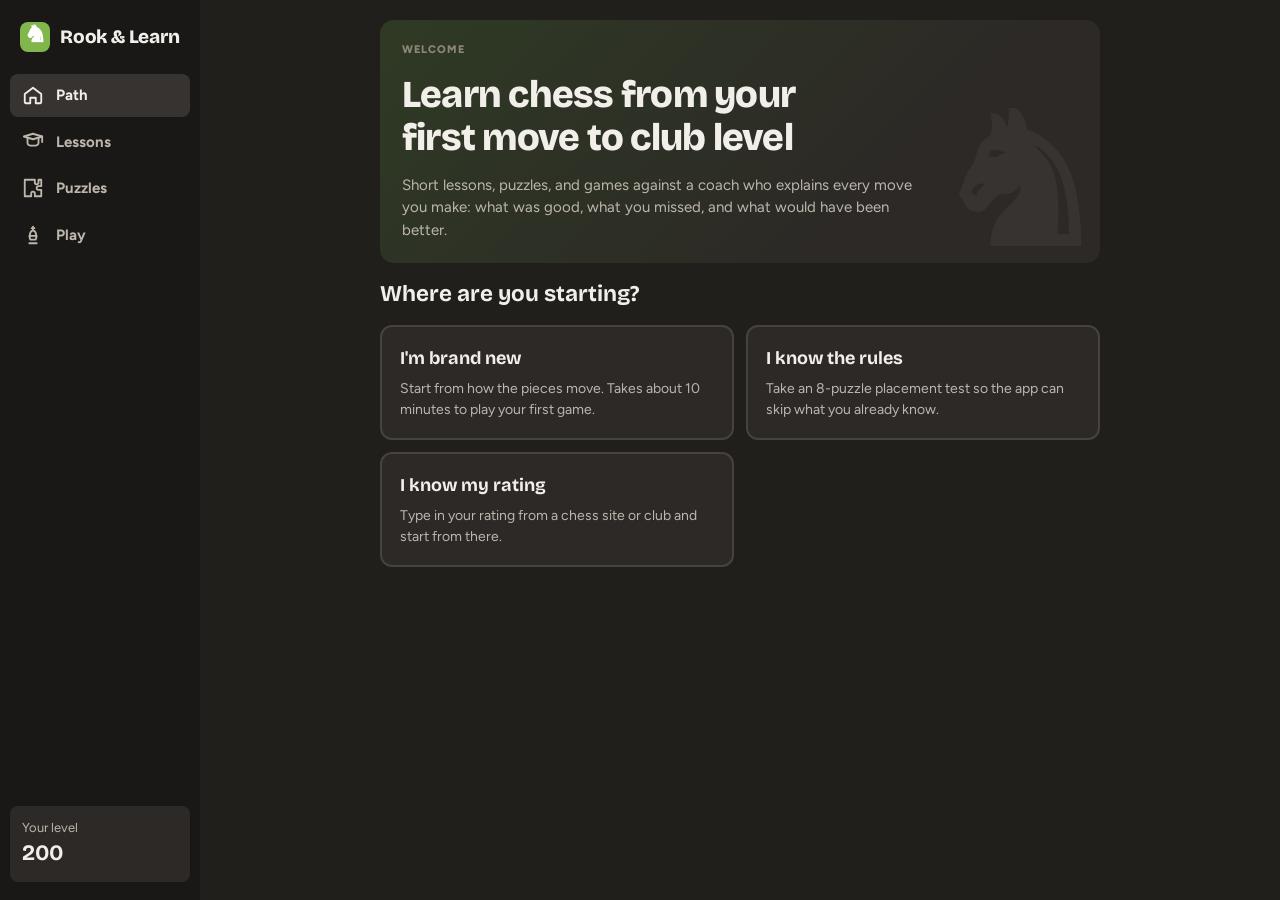
==== index.html @ b822fac8 "Add Rook & Learn installable chess app Co-Authored-By: Claude Opus 5.5 <noreply@anthropic.com> Claud" ====
<!doctype html>
<html lang="en"><head><meta charset="utf-8">
<meta name="viewport" content="width=device-width,initial-scale=1,viewport-fit=cover">
<meta name="theme-color" content="#1a1816">
<meta name="mobile-web-app-capable" content="yes">
<link rel="manifest" href="manifest.webmanifest">
<link rel="icon" href="icon-192.png">
<link rel="apple-touch-icon" href="icon-192.png">
<title>Rook &amp; Learn</title>
<meta name="claude:viewport-fit-sides" content="cover">
<link rel="preconnect" href="https://fonts.googleapis.com">
<link rel="preconnect" href="https://fonts.gstatic.com" crossorigin>
<link rel="stylesheet" href="https://fonts.googleapis.com/css2?family=Bricolage+Grotesque:opsz,wght@12..96,700;12..96,800&family=Figtree:wght@400;600;700;800;900&family=JetBrains+Mono:wght@500;700&display=swap">
<link rel="stylesheet" href="https://fonts.googleapis.com/css2?family=Noto+Sans+Symbols+2&text=%E2%99%94%E2%99%95%E2%99%96%E2%99%97%E2%99%98%E2%99%99%E2%99%9A%E2%99%9B%E2%99%9C%E2%99%9D%E2%99%9E%E2%99%9F&display=block">
<style>
/* Layout: app shell with a nav rail (desktop) or bottom tab bar (phone); board screens put the board left, a coach panel right. */
:root{
  color-scheme:dark;
  --bg:#211f1c; --rail:#1a1816; --panel:#2c2926; --panel-2:#363330; --panel-3:#403c38; --line:#47423d;
  --ink:#f2efea; --ink-2:#bdb6ad; --ink-3:#8c857c;
  --go:#81b64c; --go-deep:#5f8f32; --go-ink:#fff;
  --sq-l:#eeeed2; --sq-d:#769656; --hl:rgba(255,221,64,.48); --sel:rgba(255,221,64,.62);
  --best:#7cb342; --excellent:#55a06b; --good:#8aa66a; --book:#a88b5e; --inacc:#e8b33a; --mistake:#e5872c; --blunder:#d8432f; --missed:#d36a57;
  --danger:#e05a47; --info:#5aa0d8;
  --f-display:'Bricolage Grotesque','Segoe UI',system-ui,sans-serif;
  --f-body:'Figtree','Segoe UI',system-ui,-apple-system,sans-serif;
  --f-mono:'JetBrains Mono',ui-monospace,Menlo,Consolas,monospace;
  --f-piece:'Noto Sans Symbols 2','Segoe UI Symbol','Apple Symbols','DejaVu Sans',sans-serif;
  --r:10px;
}
*{box-sizing:border-box}
[hidden]{display:none!important}
html,body{height:100%}
body{margin:0;background:var(--bg);color:var(--ink);font-family:var(--f-body);font-size:15px;line-height:1.5;-webkit-tap-highlight-color:transparent}
button{font:inherit;color:inherit;cursor:pointer}
button:focus-visible,select:focus-visible,a:focus-visible{outline:2px solid var(--go);outline-offset:2px}
h1,h2,h3{font-family:var(--f-display);line-height:1.15;text-wrap:balance;margin:0}
p{margin:0}
.app{display:grid;grid-template-columns:200px 1fr;min-height:100%}
.rail{background:var(--rail);padding:18px 10px;display:flex;flex-direction:column;gap:4px;position:sticky;top:0;height:100vh}
.brand{display:flex;align-items:center;gap:10px;padding:4px 10px 18px;font-family:var(--f-display);font-weight:800;font-size:19px;letter-spacing:-.01em}
.brand .mark{width:30px;height:30px;border-radius:8px;background:var(--go);display:grid;place-items:center;font-family:var(--f-piece);font-size:22px;color:#fff;line-height:1}
.nav{display:flex;align-items:center;gap:12px;padding:10px 12px;border-radius:8px;border:0;background:none;text-align:left;font-weight:700;color:var(--ink-2);font-size:15px}
.nav svg{width:22px;height:22px;flex:none}
.nav:hover{background:var(--panel);color:var(--ink)}
.nav[aria-current="page"]{background:var(--panel-2);color:var(--ink)}
.rail .lvl{margin-top:auto;padding:12px;border-radius:8px;background:var(--panel);font-size:13px;color:var(--ink-2)}
.rail .lvl b{display:block;font-size:22px;color:var(--ink);font-family:var(--f-display)}
main{min-width:0;padding-block:20px 28px;padding-left:max(16px,env(safe-area-inset-left,0px));padding-right:max(16px,env(safe-area-inset-right,0px))}
.screen{max-width:1180px;margin:0 auto}

/* ---------- buttons ---------- */
.btn{display:inline-flex;align-items:center;justify-content:center;gap:8px;border:0;border-radius:8px;padding:10px 16px;font-weight:800;background:var(--panel-3);color:var(--ink);box-shadow:0 3px 0 rgba(0,0,0,.28);transition:filter .12s,transform .06s}
.btn:hover{filter:brightness(1.12)}
.btn:active{transform:translateY(2px);box-shadow:0 1px 0 rgba(0,0,0,.28)}
.btn.go{background:var(--go);color:var(--go-ink);box-shadow:0 4px 0 var(--go-deep)}
.btn.big{font-size:18px;padding:14px 22px}
.btn.ghost{background:transparent;box-shadow:none;color:var(--ink-2)}
.btn.ghost:hover{background:var(--panel-2);color:var(--ink)}
.btn:disabled{opacity:.45;cursor:not-allowed;filter:none}
.btn.sm{padding:7px 11px;font-size:13px}
.row{display:flex;gap:8px;flex-wrap:wrap;align-items:center}

/* ---------- board screen ---------- */
.play-grid{display:grid;grid-template-columns:minmax(0,min(calc(100vh - 150px),680px)) minmax(300px,400px);gap:20px;align-items:start;justify-content:center}
.board-col{display:flex;flex-direction:column;gap:8px;width:100%;min-width:0}
.strip{display:flex;align-items:center;gap:10px;min-height:40px}
.avatar{width:38px;height:38px;border-radius:6px;display:grid;place-items:center;font-family:var(--f-piece);font-size:26px;line-height:1;flex:none}
.avatar.bot{background:#4a6b8a;color:#fff}.avatar.me{background:var(--go-deep);color:#fff}
.strip .who{min-width:0;display:flex;flex-direction:column;line-height:1.2}
.strip .who b{font-size:14px;white-space:nowrap;overflow:hidden;text-overflow:ellipsis}
.strip .caps{font-family:var(--f-piece);font-size:16px;color:var(--ink-2);letter-spacing:-2px;min-height:18px}
.strip .caps .adv{font-family:var(--f-body);letter-spacing:0;font-size:12px;margin-left:6px;color:var(--ink-3)}
.thinking{margin-left:auto;font-size:12px;color:var(--ink-3);display:flex;gap:6px;align-items:center}
.thinking i{width:6px;height:6px;border-radius:50%;background:var(--ink-3);animation:pulse 1s infinite}
.thinking i:nth-child(2){animation-delay:.2s}.thinking i:nth-child(3){animation-delay:.4s}
@keyframes pulse{50%{opacity:.25}}
.board-wrap{display:flex;gap:8px}
.evalbar{width:14px;flex:none;border-radius:4px;overflow:hidden;background:#403d39;position:relative}
.evalbar .w{position:absolute;left:0;right:0;bottom:0;background:#f4f1ea;transition:height .5s ease}
.evalbar span{position:absolute;left:0;right:0;font-size:8px;text-align:center;font-weight:800;font-family:var(--f-mono)}
.evalbar .lab-b{top:3px;color:#f4f1ea}.evalbar .lab-w{bottom:3px;color:#403d39}
.evalbar.flip .w{bottom:auto;top:0}.evalbar.flip .lab-b{top:auto;bottom:3px}.evalbar.flip .lab-w{bottom:auto;top:3px}
.board{position:relative;flex:1;aspect-ratio:1;max-width:100%;display:grid;grid-template-columns:repeat(8,1fr);grid-template-rows:repeat(8,1fr);border-radius:4px;overflow:hidden;container-type:inline-size;touch-action:none;user-select:none;-webkit-user-select:none;box-shadow:0 6px 24px rgba(0,0,0,.35)}
.sq{position:relative;display:grid;place-items:center}
.sq.l{background:var(--sq-l)}.sq.d{background:var(--sq-d)}
.sq.last::before,.sq.sel::before,.sq.hintsq::before{content:"";position:absolute;inset:0;background:var(--hl)}
.sq.sel::before{background:var(--sel)}
.sq.hintsq::before{background:rgba(90,160,216,.55)}
.sq.check{background:radial-gradient(circle,#ff3b2f 0%,#e2271b 35%,rgba(226,39,27,0) 75%),var(--sqbg)}
.sq.l.check{--sqbg:var(--sq-l)}.sq.d.check{--sqbg:var(--sq-d)}
.sq.threat::after{content:"";position:absolute;inset:6%;border:3px solid var(--danger);border-radius:50%;opacity:.85;pointer-events:none}
.sq.right{animation:flashG .6s}.sq.wrong{animation:flashR .6s}
@keyframes flashG{30%{box-shadow:inset 0 0 0 100px rgba(129,182,76,.85)}}
@keyframes flashR{30%{box-shadow:inset 0 0 0 100px rgba(216,67,47,.85)}}
.sq .coord{position:absolute;font-size:2.4cqw;font-weight:800;line-height:1;pointer-events:none}
.sq .rk{top:4%;left:5%}.sq .fl{bottom:4%;right:6%}
.sq.l .coord{color:var(--sq-d)}.sq.d .coord{color:var(--sq-l)}
.sq .name{position:absolute;bottom:3%;left:0;right:0;text-align:center;font-size:2.3cqw;font-weight:700;font-family:var(--f-mono);opacity:.55;pointer-events:none}
.sq.l .name{color:#5a6b45}.sq.d .name{color:#f6f7e6}
.pc{position:relative;width:100%;height:100%;display:grid;place-items:center;font-family:var(--f-piece);font-size:10.6cqw;line-height:1;pointer-events:none;z-index:2}
.pc>span{grid-area:1/1;transform:translateY(-2%)}
.pc.w .fill{color:#fbfaf6}.pc.w .edge{color:#2b2a27}
.pc.b .fill{color:#2b2a27}.pc.b .edge{color:#2b2a27;opacity:0}
.pc{filter:drop-shadow(0 .35cqw .2cqw rgba(0,0,0,.35))}
.pc.dragging{opacity:.3}
.dragghost{position:fixed;pointer-events:none;z-index:50;display:grid;place-items:center;font-family:var(--f-piece);line-height:1;filter:drop-shadow(0 6px 6px rgba(0,0,0,.45));transform:translate(-50%,-55%)}
.dragghost>span{grid-area:1/1}
.dot{position:absolute;width:32%;height:32%;border-radius:50%;background:rgba(0,0,0,.16);z-index:3;pointer-events:none}
.ring{position:absolute;inset:0;border-radius:50%;border:.95cqw solid rgba(0,0,0,.16);z-index:3;pointer-events:none}
.star{position:absolute;width:58%;height:58%;z-index:1;pointer-events:none;animation:bob 1.6s ease-in-out infinite}
@keyframes bob{50%{transform:translateY(-6%)}}
.arrows{position:absolute;inset:0;pointer-events:none;z-index:4}
.badge-pin{position:absolute;top:-1.4cqw;right:-1.4cqw;width:4.6cqw;height:4.6cqw;border-radius:50%;display:grid;place-items:center;color:#fff;font-weight:900;font-size:2.4cqw;z-index:6;box-shadow:0 1px 3px rgba(0,0,0,.4);font-family:var(--f-body)}
.board-tools{display:flex;gap:6px;flex-wrap:wrap}
.toggle{display:inline-flex;align-items:center;gap:6px;font-size:13px;color:var(--ink-2);background:var(--panel);border:1px solid var(--line);padding:6px 10px;border-radius:999px;cursor:pointer;user-select:none}
.toggle input{accent-color:var(--go);margin:0}
.overlay{position:absolute;inset:0;z-index:20;display:grid;place-items:center;background:rgba(20,18,16,.55);padding:16px}
.overlay .card{background:var(--panel);border-radius:12px;padding:20px;max-width:330px;width:100%;text-align:center;display:flex;flex-direction:column;gap:12px;box-shadow:0 12px 40px rgba(0,0,0,.5)}
.overlay h3{font-size:24px}
.promo-pick{display:flex;gap:6px;justify-content:center}
.promo-pick button{width:64px;height:64px;border-radius:8px;border:0;background:var(--sq-l);font-family:var(--f-piece);font-size:44px;line-height:1;display:grid;place-items:center}
.promo-pick button:hover{background:#fff}

/* ---------- side panel ---------- */
.panel{background:var(--panel);border-radius:var(--r);display:flex;flex-direction:column;min-width:0;overflow:hidden}
.panel-head{padding:14px 16px;border-bottom:1px solid var(--line);display:flex;align-items:center;gap:10px}
.panel-head h2{font-size:18px}
.panel-body{padding:14px 16px;display:flex;flex-direction:column;gap:14px}
.eyebrow{font-size:11px;font-weight:800;letter-spacing:.09em;text-transform:uppercase;color:var(--ink-3)}
.seg{display:inline-flex;background:var(--panel-2);border-radius:8px;padding:3px;gap:2px}
.seg button{border:0;background:none;padding:7px 12px;border-radius:6px;font-weight:700;color:var(--ink-2);font-size:13px}
.seg button[aria-pressed="true"]{background:var(--panel-3);color:var(--ink)}
.bots{display:grid;grid-template-columns:repeat(auto-fill,minmax(100px,1fr));gap:6px}
.bot{border:2px solid transparent;background:var(--panel-2);border-radius:8px;padding:8px;text-align:left;display:flex;flex-direction:column;gap:2px}
.bot b{font-size:14px}.bot span{font-size:12px;color:var(--ink-3);font-variant-numeric:tabular-nums}
.bot[aria-pressed="true"]{border-color:var(--go);background:var(--panel-3)}
.coach{display:flex;gap:10px;align-items:flex-start}
.coach .face{width:42px;height:42px;border-radius:50%;background:#e9e3d6;display:grid;place-items:center;font-family:var(--f-piece);font-size:28px;color:#2b2a27;flex:none;line-height:1}
.bubble{background:var(--panel-2);border-radius:4px 12px 12px 12px;padding:11px 13px;flex:1;min-width:0;display:flex;flex-direction:column;gap:7px;font-size:14.5px}
.bubble .verdict{display:flex;align-items:center;gap:8px;font-weight:800;font-size:16px}
.bubble ul{margin:0;padding-left:18px;display:flex;flex-direction:column;gap:5px}
.bubble .line{font-family:var(--f-mono);font-size:12.5px;color:var(--ink-2);background:var(--panel);padding:6px 8px;border-radius:6px;overflow-x:auto;white-space:nowrap}
.bubble .why{color:var(--ink-2)}
.bubble b.mv{font-family:var(--f-mono);font-weight:700;color:var(--ink)}
.bdg{width:22px;height:22px;border-radius:50%;display:inline-grid;place-items:center;color:#fff;font-size:11px;font-weight:900;flex:none;font-family:var(--f-body);line-height:1}
.k-best{background:var(--best)}.k-excellent{background:var(--excellent)}.k-good{background:var(--good)}.k-book{background:var(--book)}.k-inacc{background:var(--inacc)}.k-mistake{background:var(--mistake)}.k-blunder{background:var(--blunder)}.k-missed{background:var(--missed)}.k-info{background:var(--info)}.k-forced{background:#7d8a93}
.t-best{color:var(--best)}.t-excellent{color:var(--excellent)}.t-good{color:var(--good)}.t-book{color:var(--book)}.t-inacc{color:var(--inacc)}.t-mistake{color:var(--mistake)}.t-blunder{color:var(--blunder)}.t-missed{color:var(--missed)}.t-info{color:var(--info)}.t-forced{color:#9aa6ad}
.moves{background:var(--panel-2);border-radius:8px;max-height:220px;overflow-y:auto;font-family:var(--f-mono);font-size:13px}
.moves table{width:100%;border-collapse:collapse}
.moves td{padding:4px 6px;vertical-align:middle}
.moves td.n{color:var(--ink-3);width:34px;text-align:right}
.moves tr:nth-child(odd){background:rgba(255,255,255,.025)}
.mvbtn{border:0;background:none;padding:2px 6px;border-radius:4px;display:inline-flex;gap:5px;align-items:center;font-family:var(--f-mono);font-size:13px;font-weight:600}
.mvbtn:hover{background:var(--panel-3)}
.mvbtn.cur{background:var(--panel-3);box-shadow:inset 0 -2px 0 var(--go)}
.mvbtn .bdg{width:15px;height:15px;font-size:8px}
.navbtns{display:grid;grid-template-columns:repeat(4,1fr);gap:6px}
.stat-row{display:grid;grid-template-columns:repeat(2,1fr);gap:8px}
.stat{background:var(--panel-2);border-radius:8px;padding:10px 12px}
.stat b{font-family:var(--f-display);font-size:26px;display:block;line-height:1.1;font-variant-numeric:tabular-nums}
.stat span{font-size:12px;color:var(--ink-3)}
.tally{display:flex;flex-direction:column;gap:4px}
.tally div{display:flex;align-items:center;gap:8px;font-size:14px}
.tally div b{margin-left:auto;font-variant-numeric:tabular-nums}
.small{font-size:13px;color:var(--ink-3)}
.lesson-text{display:flex;flex-direction:column;gap:9px;color:var(--ink-2);font-size:15px}
.lesson-text strong{color:var(--ink)}
.goal{background:var(--panel-2);border-radius:8px;padding:10px 12px;display:flex;flex-direction:column;gap:3px;border-left:4px solid var(--go)}
.goal .prog{font-size:13px;color:var(--ink-3);font-variant-numeric:tabular-nums}
.feedback{border-radius:8px;padding:10px 12px;font-size:14.5px;background:var(--panel-2)}
.feedback.ok{background:rgba(129,182,76,.16);color:#cfe8b5}
.feedback.bad{background:rgba(216,67,47,.16);color:#f5c2b9}
.feedback.info{background:rgba(90,160,216,.13);color:#c3dcf0}
.pieceinfo{display:flex;gap:10px;align-items:center;background:var(--panel-2);border-radius:8px;padding:9px 11px;font-size:13.5px;color:var(--ink-2)}
.pieceinfo .pc-ico{font-family:var(--f-piece);font-size:30px;line-height:1;color:var(--ink)}

/* ---------- home ---------- */
.home{display:grid;grid-template-columns:minmax(0,1.4fr) minmax(0,1fr);gap:20px;align-items:start}
.hero-card{background:linear-gradient(135deg,#2f3a24 0%,#2c2926 70%);border-radius:14px;padding:22px;display:flex;flex-direction:column;gap:14px;position:relative;overflow:hidden}
.hero-card h1{font-size:clamp(26px,4vw,38px);letter-spacing:-.02em;font-weight:800}
.hero-card .bigpiece{position:absolute;right:-10px;bottom:-34px;font-family:var(--f-piece);font-size:180px;line-height:1;color:rgba(255,255,255,.05);pointer-events:none}
.levelmeter{display:flex;flex-direction:column;gap:6px;max-width:520px}
.levelmeter .bar{height:12px;background:rgba(0,0,0,.35);border-radius:6px;overflow:hidden;position:relative}
.levelmeter .bar i{position:absolute;left:0;top:0;bottom:0;background:var(--go);border-radius:6px;transition:width .6s}
.levelmeter .ends{display:flex;justify-content:space-between;font-size:13px;color:var(--ink-2);font-variant-numeric:tabular-nums}
.nextup{background:var(--panel);border-radius:12px;padding:16px;display:flex;gap:14px;align-items:center}
.nextup .ico{width:52px;height:52px;border-radius:10px;background:var(--panel-3);display:grid;place-items:center;font-family:var(--f-piece);font-size:34px;flex:none;line-height:1}
.nextup .txt{flex:1;min-width:0}
.nextup .txt b{display:block;font-size:17px}
.path{display:flex;flex-direction:column;gap:12px}
.stage{background:var(--panel);border-radius:12px;overflow:hidden}
.stage-head{display:flex;align-items:center;gap:12px;padding:14px 16px;width:100%;border:0;background:none;text-align:left}
.stage-head .num{width:34px;height:34px;border-radius:50%;background:var(--panel-3);display:grid;place-items:center;font-weight:900;flex:none}
.stage.done .num{background:var(--go);color:#fff}
.stage.current .num{background:#fff;color:#2b2a27;box-shadow:0 0 0 4px rgba(129,182,76,.45)}
.stage-head .t{flex:1;min-width:0}
.stage-head .t b{display:block;font-size:16px}
.stage-head .t span{font-size:12.5px;color:var(--ink-3);font-variant-numeric:tabular-nums}
.stage-head .pct{font-size:13px;color:var(--ink-2);font-variant-numeric:tabular-nums}
.stage-items{display:flex;flex-direction:column;padding:0 10px 12px}
.item{display:flex;align-items:center;gap:10px;padding:9px 8px;border-radius:8px;border:0;background:none;text-align:left;width:100%}
.item:hover{background:var(--panel-2)}
.item .chk{width:22px;height:22px;border-radius:50%;border:2px solid var(--line);display:grid;place-items:center;flex:none;font-size:12px;color:#fff}
.item.done .chk{background:var(--go);border-color:var(--go)}
.item .lbl{flex:1;min-width:0}
.item .kind{font-size:11px;font-weight:800;letter-spacing:.06em;text-transform:uppercase;color:var(--ink-3)}
.side-stack{display:flex;flex-direction:column;gap:14px}
.card{background:var(--panel);border-radius:12px;padding:16px;display:flex;flex-direction:column;gap:10px}
.card h3{font-size:17px}
.targets{display:grid;grid-template-columns:repeat(auto-fill,minmax(120px,1fr));gap:8px}
.target{border:2px solid var(--line);background:var(--panel-2);border-radius:10px;padding:12px;text-align:left;display:flex;flex-direction:column;gap:2px}
.target b{font-size:22px;font-family:var(--f-display);font-variant-numeric:tabular-nums}
.target span{font-size:12.5px;color:var(--ink-2)}
.target[aria-pressed="true"]{border-color:var(--go);background:#33402a}
.onboard{max-width:720px;margin:0 auto;display:flex;flex-direction:column;gap:18px}
.choice{display:grid;grid-template-columns:repeat(auto-fit,minmax(240px,1fr));gap:12px}
.choice button{border:2px solid var(--line);background:var(--panel);border-radius:12px;padding:18px;text-align:left;display:flex;flex-direction:column;gap:6px}
.choice button:hover{border-color:var(--go)}
.choice button b{font-size:18px;font-family:var(--f-display)}
.choice button span{color:var(--ink-2);font-size:14px}
.history{display:flex;flex-direction:column;gap:4px;font-size:13.5px}
.history div{display:flex;gap:8px;justify-content:space-between;color:var(--ink-2)}
.history b{color:var(--ink)}
.puzzle-list{display:flex;flex-direction:column;gap:4px;max-height:300px;overflow:auto}

/* ---------- mobile ---------- */
.topbar{display:none;align-items:center;gap:10px;margin-bottom:10px}
.topbar .brand{padding:0;font-size:17px}
.topbar .lvlchip{margin-left:auto;background:var(--panel);border-radius:999px;padding:5px 12px;font-size:13px;font-weight:700;font-variant-numeric:tabular-nums}
.strip:empty{display:none}

.tabbar{display:none}
@media (max-width:900px){
  .play-grid{grid-template-columns:minmax(0,1fr)}
  .board-col{width:100%;max-width:640px;margin:0 auto;min-width:0}
  .panel{max-width:640px;width:100%;margin:0 auto}
  .home{grid-template-columns:minmax(0,1fr)}
}
@media (max-width:760px){
  .app{grid-template-columns:1fr}
  .rail{display:none}
  main{padding-block:12px calc(84px + env(safe-area-inset-bottom,0px))}
  .tabbar{display:grid;grid-template-columns:repeat(4,1fr);position:fixed;left:0;right:0;bottom:0;z-index:30;background:var(--rail);border-top:1px solid var(--line);padding:6px max(8px,env(safe-area-inset-right,0px)) calc(6px + env(safe-area-inset-bottom,0px)) max(8px,env(safe-area-inset-left,0px))}
  .tabbar .nav{flex-direction:column;gap:2px;font-size:11px;padding:6px 4px;justify-content:center;text-align:center}
  .topbar{display:flex}
  .board-wrap{gap:5px}.evalbar{width:9px}
  .evalbar span{display:none}
  .board-tools{flex-wrap:nowrap;overflow-x:auto;scrollbar-width:none}
  .toggle{white-space:nowrap;font-size:12px;padding:5px 9px}
  .play-grid{gap:12px}
  .panel-body{padding:12px}
}
@media (prefers-reduced-motion:reduce){*{animation:none!important;transition:none!important}}

/* ---------- phone: one-screen board layout with a pull-up sheet ---------- */
.sheet .handle{display:none}
.sheet>.board-tools{padding:0 16px 14px}
@media (min-width:761px){.sum{display:none}}
@media (max-width:760px){
  body.boardmode{overflow:hidden}
  body.boardmode main{height:var(--apph,100dvh);padding-block:8px 0;display:flex;flex-direction:column;overflow:hidden}
  body.boardmode .topbar{display:none}
  body.boardmode #boardScreen{flex:1;min-height:0;display:flex;flex-direction:column;width:100%}
  body.boardmode .play-grid{display:flex;flex-direction:column;justify-content:flex-start;flex:1;min-height:0;gap:8px;position:relative}
  body.boardmode .board-col{flex:none;height:var(--colh,auto);min-height:0;align-items:center;justify-content:flex-start;gap:4px}
  body.boardmode .board-col>*{width:var(--bsz,100%);flex:none}
  body.boardmode .strip{height:32px;min-height:0;gap:8px;overflow:hidden}
  body.boardmode .avatar{width:30px;height:30px;font-size:20px}
  .sheet{flex:none;height:var(--sheeth,auto);max-height:none;overflow-y:auto;overscroll-behavior:contain;border-radius:14px 14px 0 0;margin-inline:calc(-1 * max(16px,env(safe-area-inset-left,0px)));width:auto!important;max-width:none!important}
  .sheet .handle{display:flex;flex-direction:column;align-items:center;gap:3px;width:100%;border:0;background:var(--panel);padding:7px 0 3px;position:sticky;top:0;z-index:2;font-size:11px;font-weight:800;letter-spacing:.06em;text-transform:uppercase;color:var(--ink-3);touch-action:none}
  .sheet .handle .grip{width:40px;height:5px;border-radius:3px;background:var(--panel-3)}
  .sheet.open{position:absolute;left:0;right:0;bottom:0;height:auto;max-height:88%;z-index:25;box-shadow:0 -12px 34px rgba(0,0,0,.55)}
  .sheet:not(.open) .m-more{display:none!important}
  .sheet:not(.open) .bubble>:not(.verdict):not(.tldr){display:none}
  .sheet.open .sum{display:none}
  .sheet .panel-head{padding:4px 14px 8px;border-bottom:0}
  .sheet .panel-head h2{font-size:17px}
  .sheet .panel-body{gap:9px;padding:4px 14px 12px}
  .sheet:not(.open) .coach .face{display:none}
  .sheet:not(.open) .bubble{padding:9px 11px;gap:5px}
  .sheet .btn{padding:9px 13px}
  .sheet .goal{padding:8px 10px}
  .desk-only{display:none!important}
}
.goalrow{display:flex;align-items:center;gap:10px;flex-wrap:wrap}
.goalrow .g{font-size:15px;color:var(--ink-2)}
.goalrow .g b{color:var(--ink);font-size:17px}

/* stability: fixed-height bars so nothing around the board moves */
.strip{height:40px;min-height:0;overflow:hidden}
.strip .who{flex:1}
.strip .caps{display:block;white-space:nowrap;overflow:hidden;line-height:18px;height:18px}
.thinking{flex:none}
@media (min-width:761px){
  .sheet{position:sticky;top:20px;max-height:calc(100vh - 40px);overflow-y:auto;overscroll-behavior:contain}
}

</style>
</head><body><div class="app">
  <nav class="rail" aria-label="Main">
    <div class="brand"><span class="mark">&#x265E;&#xFE0E;</span>Rook &amp; Learn</div>
    <button class="nav" data-r="home"><svg viewBox="0 0 24 24" fill="none" stroke="currentColor" stroke-width="2" stroke-linecap="round" stroke-linejoin="round"><path d="M3 11l9-7 9 7v9a1 1 0 0 1-1 1h-5v-6h-6v6H4a1 1 0 0 1-1-1z"/></svg>Path</button>
<button class="nav" data-r="learn"><svg viewBox="0 0 24 24" fill="none" stroke="currentColor" stroke-width="2" stroke-linecap="round" stroke-linejoin="round"><path d="M2 6l10-3 10 3-10 3z"/><path d="M6 8v5c0 1.7 2.7 3 6 3s6-1.3 6-3V8"/><path d="M22 6v6"/></svg>Lessons</button>
<button class="nav" data-r="puzzles"><svg viewBox="0 0 24 24" fill="none" stroke="currentColor" stroke-width="2" stroke-linecap="round" stroke-linejoin="round"><path d="M10 3h4v3a2 2 0 1 0 4 0V3h3v7h-3a2 2 0 1 0 0 4h3v7h-7v-3a2 2 0 1 0-4 0v3H3V3z"/></svg>Puzzles</button>
<button class="nav" data-r="play"><svg viewBox="0 0 24 24" fill="none" stroke="currentColor" stroke-width="2" stroke-linecap="round" stroke-linejoin="round"><path d="M8 21h8M9 17h6l1-4H8z"/><path d="M12 3v3M10.5 4.5h3"/><path d="M9 13c-1-2 0-5 3-6 3 1 4 4 3 6"/></svg>Play</button>
    <div class="lvl">Your level<b data-level>200</b></div>
  </nav>
  <main>
    <div class="topbar"><div class="brand"><span class="mark">&#x265E;&#xFE0E;</span>Rook &amp; Learn</div><span class="lvlchip">Level <span data-level>200</span></span></div>
    <div class="screen" id="home"></div>
    <div class="screen" id="boardScreen" hidden>
      <div class="play-grid">
        <div class="board-col">
          <div class="strip" id="stripTop"></div>
          <div class="board-wrap">
            <div class="evalbar" id="evalbar"><div class="w" style="height:50%"></div><span class="lab-b"></span><span class="lab-w"></span></div>
            <div style="position:relative;flex:1;min-width:0">
              <div class="board" id="board"></div>
              <div class="overlay" id="overlay" hidden></div>
            </div>
          </div>
          <div class="strip" id="stripBottom"></div>
        </div>
        <aside class="panel sheet" id="sheet">
          <button class="handle" id="sheetHandle" aria-expanded="false"><span class="grip"></span><span id="handleLbl">Show details</span></button>
          <div id="panel"></div>
          <div class="board-tools m-more" id="boardTools"></div>
        </aside>
      </div>
    </div>
  </main>
  <nav class="tabbar" aria-label="Main"><button class="nav" data-r="home"><svg viewBox="0 0 24 24" fill="none" stroke="currentColor" stroke-width="2" stroke-linecap="round" stroke-linejoin="round"><path d="M3 11l9-7 9 7v9a1 1 0 0 1-1 1h-5v-6h-6v6H4a1 1 0 0 1-1-1z"/></svg>Path</button>
<button class="nav" data-r="learn"><svg viewBox="0 0 24 24" fill="none" stroke="currentColor" stroke-width="2" stroke-linecap="round" stroke-linejoin="round"><path d="M2 6l10-3 10 3-10 3z"/><path d="M6 8v5c0 1.7 2.7 3 6 3s6-1.3 6-3V8"/><path d="M22 6v6"/></svg>Lessons</button>
<button class="nav" data-r="puzzles"><svg viewBox="0 0 24 24" fill="none" stroke="currentColor" stroke-width="2" stroke-linecap="round" stroke-linejoin="round"><path d="M10 3h4v3a2 2 0 1 0 4 0V3h3v7h-3a2 2 0 1 0 0 4h3v7h-7v-3a2 2 0 1 0-4 0v3H3V3z"/></svg>Puzzles</button>
<button class="nav" data-r="play"><svg viewBox="0 0 24 24" fill="none" stroke="currentColor" stroke-width="2" stroke-linecap="round" stroke-linejoin="round"><path d="M8 21h8M9 17h6l1-4H8z"/><path d="M12 3v3M10.5 4.5h3"/><path d="M9 13c-1-2 0-5 3-6 3 1 4 4 3 6"/></svg>Play</button></nav>
</div>
<script id="engine-src">
// ===== Chess engine: rules, move generation, evaluation, search =====
const FILES='abcdefgh';
const NAMES={P:'pawn',N:'knight',B:'bishop',R:'rook',Q:'queen',K:'king'};
const VAL={P:100,N:320,B:330,R:500,Q:900,K:0};
const MATE=100000;
function sqName(s){return FILES[s&7]+(8-(s>>3));}
function sqIdx(n){return (8-(+n[1]))*8+FILES.indexOf(n[0]);}
function opp(c){return c==='w'?'b':'w';}
function parseFEN(fen){
  const parts=fen.trim().split(/\s+/);
  const board=new Array(64).fill(null);let r=0,f=0;
  for(const ch of parts[0]){
    if(ch==='/'){r++;f=0;}
    else if(ch>='1'&&ch<='8'){f+=+ch;}
    else{board[r*8+f]=(ch===ch.toUpperCase()?'w':'b')+ch.toUpperCase();f++;}
  }
  const c=parts[2]||'-';
  return {board,turn:parts[1]||'w',castling:{wK:c.includes('K'),wQ:c.includes('Q'),bK:c.includes('k'),bQ:c.includes('q')},
    ep:parts[3]&&parts[3]!=='-'?sqIdx(parts[3]):null,half:+(parts[4]||0),full:+(parts[5]||1)};
}
function toFEN(s){
  let out='';
  for(let r=0;r<8;r++){let e=0;for(let f=0;f<8;f++){const p=s.board[r*8+f];if(!p){e++;continue;}if(e){out+=e;e=0;}out+=p[0]==='w'?p[1]:p[1].toLowerCase();}if(e)out+=e;if(r<7)out+='/';}
  let c=(s.castling.wK?'K':'')+(s.castling.wQ?'Q':'')+(s.castling.bK?'k':'')+(s.castling.bQ?'q':'');
  return out+' '+s.turn+' '+(c||'-')+' '+(s.ep!=null?sqName(s.ep):'-')+' '+s.half+' '+s.full;
}
function posKey(s){return toFEN(s).split(' ').slice(0,4).join(' ');}
const KN=[[-2,-1],[-2,1],[-1,-2],[-1,2],[1,-2],[1,2],[2,-1],[2,1]];
const KG=[[-1,-1],[-1,0],[-1,1],[0,-1],[0,1],[1,-1],[1,0],[1,1]];
const DIAG=[[-1,-1],[-1,1],[1,-1],[1,1]],ORTH=[[-1,0],[1,0],[0,-1],[0,1]];
// squares of pieces of colour `by` that attack `sq`
function attackers(b,sq,by,first){
  const out=[],r=sq>>3,f=sq&7;
  const pr=by==='w'?r+1:r-1;
  if(pr>=0&&pr<8)for(const df of[-1,1]){const ff=f+df;if(ff>=0&&ff<8&&b[pr*8+ff]===by+'P'){out.push(pr*8+ff);if(first)return out;}}
  for(const[dr,df]of KN){const rr=r+dr,ff=f+df;if(rr>=0&&rr<8&&ff>=0&&ff<8&&b[rr*8+ff]===by+'N'){out.push(rr*8+ff);if(first)return out;}}
  for(const[dr,df]of DIAG){let rr=r+dr,ff=f+df;while(rr>=0&&rr<8&&ff>=0&&ff<8){const p=b[rr*8+ff];if(p){if(p===by+'B'||p===by+'Q'){out.push(rr*8+ff);if(first)return out;}break;}rr+=dr;ff+=df;}}
  for(const[dr,df]of ORTH){let rr=r+dr,ff=f+df;while(rr>=0&&rr<8&&ff>=0&&ff<8){const p=b[rr*8+ff];if(p){if(p===by+'R'||p===by+'Q'){out.push(rr*8+ff);if(first)return out;}break;}rr+=dr;ff+=df;}}
  for(const[dr,df]of KG){const rr=r+dr,ff=f+df;if(rr>=0&&rr<8&&ff>=0&&ff<8&&b[rr*8+ff]===by+'K'){out.push(rr*8+ff);if(first)return out;}}
  return out;
}
function attacked(b,sq,by){return attackers(b,sq,by,true).length>0;}
// squares attacked by the piece standing on sq
function attacksFrom(b,sq){
  const p=b[sq];if(!p)return[];const c=p[0],t=p[1],r=sq>>3,f=sq&7,out=[];
  const step=dirs=>{for(const[dr,df]of dirs){const rr=r+dr,ff=f+df;if(rr>=0&&rr<8&&ff>=0&&ff<8)out.push(rr*8+ff);}};
  const slide=dirs=>{for(const[dr,df]of dirs){let rr=r+dr,ff=f+df;while(rr>=0&&rr<8&&ff>=0&&ff<8){out.push(rr*8+ff);if(b[rr*8+ff])break;rr+=dr;ff+=df;}}};
  if(t==='P'){const d=c==='w'?-1:1;step([[d,-1],[d,1]]);}
  else if(t==='N')step(KN);else if(t==='K')step(KG);
  else{if(t!=='R')slide(DIAG);if(t!=='B')slide(ORTH);}
  return out;
}
function pseudoMoves(s){
  const b=s.board,c=s.turn,o=opp(c),mv=[];
  for(let sq=0;sq<64;sq++){
    const p=b[sq];if(!p||p[0]!==c)continue;
    const t=p[1],r=sq>>3,f=sq&7;
    const add=(to,cap,flag)=>{
      if(t==='P'&&((to>>3)===0||(to>>3)===7)){for(const pr of['Q','R','B','N'])mv.push({from:sq,to,piece:p,captured:cap||null,promo:pr,flag:null});}
      else mv.push({from:sq,to,piece:p,captured:cap||null,promo:null,flag:flag||null});
    };
    if(t==='P'){
      const d=c==='w'?-1:1,start=c==='w'?6:1,r1=r+d;
      if(r1<0||r1>7)continue;
      if(!b[r1*8+f]){add(r1*8+f);if(r===start&&!b[(r+2*d)*8+f])add((r+2*d)*8+f,null,'double');}
      for(const df of[-1,1]){const ff=f+df;if(ff<0||ff>7)continue;const to=r1*8+ff;
        if(b[to]&&b[to][0]===o)add(to,b[to]);
        else if(to===s.ep&&!b[to])add(to,o+'P','ep');}
    }else if(t==='N'||t==='K'){
      for(const[dr,df]of(t==='N'?KN:KG)){const rr=r+dr,ff=f+df;if(rr<0||rr>7||ff<0||ff>7)continue;const to=rr*8+ff;if(!b[to])add(to);else if(b[to][0]===o)add(to,b[to]);}
      if(t==='K'){
        const home=c==='w'?60:4;
        if(sq===home&&!attacked(b,home,o)){
          if(s.castling[c+'K']&&!b[home+1]&&!b[home+2]&&b[home+3]===c+'R'&&!attacked(b,home+1,o)&&!attacked(b,home+2,o))add(home+2,null,'castleK');
          if(s.castling[c+'Q']&&!b[home-1]&&!b[home-2]&&!b[home-3]&&b[home-4]===c+'R'&&!attacked(b,home-1,o)&&!attacked(b,home-2,o))add(home-2,null,'castleQ');
        }
      }
    }else{
      const dirs=t==='B'?DIAG:t==='R'?ORTH:DIAG.concat(ORTH);
      for(const[dr,df]of dirs){let rr=r+dr,ff=f+df;while(rr>=0&&rr<8&&ff>=0&&ff<8){const to=rr*8+ff;if(!b[to])add(to);else{if(b[to][0]===o)add(to,b[to]);break;}rr+=dr;ff+=df;}}
    }
  }
  return mv;
}
function makeMove(s,m){
  const b=s.board.slice(),c=s.turn;
  b[m.to]=m.promo?c+m.promo:m.piece;b[m.from]=null;
  if(m.flag==='ep')b[(m.from&~7)+(m.to&7)]=null;
  if(m.flag==='castleK'){b[m.to-1]=b[m.to+1];b[m.to+1]=null;}
  if(m.flag==='castleQ'){b[m.to+1]=b[m.to-2];b[m.to-2]=null;}
  const cs={wK:s.castling.wK,wQ:s.castling.wQ,bK:s.castling.bK,bQ:s.castling.bQ};
  if(m.piece[1]==='K'){cs[c+'K']=false;cs[c+'Q']=false;}
  for(const q of[m.from,m.to]){if(q===63)cs.wK=false;if(q===56)cs.wQ=false;if(q===7)cs.bK=false;if(q===0)cs.bQ=false;}
  return {board:b,turn:opp(c),castling:cs,ep:m.flag==='double'?(m.from+m.to)>>1:null,
    half:(m.piece[1]==='P'||m.captured)?0:s.half+1,full:s.full+(c==='b'?1:0)};
}
function legalMoves(s){
  const c=s.turn,o=opp(c);
  return pseudoMoves(s).filter(m=>{const ns=makeMove(s,m);const k=ns.board.indexOf(c+'K');return k<0||!attacked(ns.board,k,o);});
}
function inCheck(s){const k=s.board.indexOf(s.turn+'K');return k>=0&&attacked(s.board,k,opp(s.turn));}
function sameMove(a,b){return !!a&&!!b&&a.from===b.from&&a.to===b.to&&(a.promo||null)===(b.promo||null);}
function uci(m){return sqName(m.from)+sqName(m.to)+(m.promo?m.promo.toLowerCase():'');}
function moveFromUci(s,u){return legalMoves(s).find(m=>uci(m)===u.toLowerCase()||(uci(m)===u+'q'))||null;}
function san(s,m,legal){
  legal=legal||legalMoves(s);let t;
  if(m.flag==='castleK')t='O-O';else if(m.flag==='castleQ')t='O-O-O';
  else{
    const p=m.piece[1];
    if(p==='P')t=(m.captured?FILES[m.from&7]+'x':'')+sqName(m.to)+(m.promo?'='+m.promo:'');
    else{
      const others=legal.filter(x=>x.piece===m.piece&&x.to===m.to&&x.from!==m.from);let d='';
      if(others.length){const sf=others.some(x=>(x.from&7)===(m.from&7)),sr=others.some(x=>(x.from>>3)===(m.from>>3));
        d=!sf?FILES[m.from&7]:!sr?String(8-(m.from>>3)):sqName(m.from);}
      t=p+d+(m.captured?'x':'')+sqName(m.to);
    }
  }
  const ns=makeMove(s,m);if(inCheck(ns))t+=legalMoves(ns).length?'+':'#';
  return t;
}
function insufficient(b){
  const ps=b.filter(Boolean).filter(p=>p[1]!=='K');
  if(!ps.length)return true;
  if(ps.length===1&&(ps[0][1]==='N'||ps[0][1]==='B'))return true;
  return false;
}
// ---- evaluation ----
const PST={
P:[0,0,0,0,0,0,0,0,50,50,50,50,50,50,50,50,10,10,20,30,30,20,10,10,5,5,10,25,25,10,5,5,0,0,0,20,20,0,0,0,5,-5,-10,0,0,-10,-5,5,5,10,10,-20,-20,10,10,5,0,0,0,0,0,0,0,0],
N:[-50,-40,-30,-30,-30,-30,-40,-50,-40,-20,0,0,0,0,-20,-40,-30,0,10,15,15,10,0,-30,-30,5,15,20,20,15,5,-30,-30,0,15,20,20,15,0,-30,-30,5,10,15,15,10,5,-30,-40,-20,0,5,5,0,-20,-40,-50,-40,-30,-30,-30,-30,-40,-50],
B:[-20,-10,-10,-10,-10,-10,-10,-20,-10,0,0,0,0,0,0,-10,-10,0,5,10,10,5,0,-10,-10,5,5,10,10,5,5,-10,-10,0,10,10,10,10,0,-10,-10,10,10,10,10,10,10,-10,-10,5,0,0,0,0,5,-10,-20,-10,-10,-10,-10,-10,-10,-20],
R:[0,0,0,0,0,0,0,0,5,10,10,10,10,10,10,5,-5,0,0,0,0,0,0,-5,-5,0,0,0,0,0,0,-5,-5,0,0,0,0,0,0,-5,-5,0,0,0,0,0,0,-5,-5,0,0,0,0,0,0,-5,0,0,0,5,5,0,0,0],
Q:[-20,-10,-10,-5,-5,-10,-10,-20,-10,0,0,0,0,0,0,-10,-10,0,5,5,5,5,0,-10,-5,0,5,5,5,5,0,-5,0,0,5,5,5,5,0,-5,-10,5,5,5,5,5,0,-10,-10,0,5,0,0,0,0,-10,-20,-10,-10,-5,-5,-10,-10,-20],
K:[-30,-40,-40,-50,-50,-40,-40,-30,-30,-40,-40,-50,-50,-40,-40,-30,-30,-40,-40,-50,-50,-40,-40,-30,-30,-40,-40,-50,-50,-40,-40,-30,-20,-30,-30,-40,-40,-30,-30,-20,-10,-20,-20,-20,-20,-20,-20,-10,20,20,0,0,0,0,20,20,20,30,10,0,0,10,30,20],
KE:[-50,-40,-30,-20,-20,-30,-40,-50,-30,-20,-10,0,0,-10,-20,-30,-30,-10,20,30,30,20,-10,-30,-30,-10,30,40,40,30,-10,-30,-30,-10,30,40,40,30,-10,-30,-30,-10,20,30,30,20,-10,-30,-30,-30,0,0,0,0,-30,-30,-50,-30,-30,-30,-30,-30,-30,-50]};
function evaluate(s){ // white's point of view, centipawns
  const b=s.board;let mat=0,pos=0,npm=0,wk=-1,bk=-1;
  for(let i=0;i<64;i++){const p=b[i];if(!p)continue;const t=p[1];
    if(t==='K'){if(p[0]==='w')wk=i;else bk=i;continue;}
    if(t!=='P')npm+=VAL[t];
    const idx=p[0]==='w'?i:((7-(i>>3))*8+(i&7));
    const v=VAL[t]+PST[t][idx];
    if(p[0]==='w'){mat+=VAL[t];pos+=v;}else{mat-=VAL[t];pos-=v;}
  }
  const end=npm<=2600;const kt=end?PST.KE:PST.K;
  if(wk>=0)pos+=kt[wk];if(bk>=0)pos-=kt[(7-(bk>>3))*8+(bk&7)];
  if(end&&Math.abs(mat)>=400&&wk>=0&&bk>=0){ // help the winning side drive the king to the edge
    const lose=mat>0?bk:wk,win=mat>0?wk:bk;
    const cd=Math.max(3-(lose>>3),(lose>>3)-4)+Math.max(3-(lose&7),(lose&7)-4);
    const kd=Math.abs((lose>>3)-(win>>3))+Math.abs((lose&7)-(win&7));
    const bonus=cd*12+(14-kd)*5;pos+=mat>0?bonus:-bonus;
  }
  return pos;
}
function evalSide(s){const e=evaluate(s);return s.turn==='w'?e:-e;}
const ORDV={P:1,N:3,B:3,R:5,Q:9,K:10};
function strip(m){return m?{from:m.from,to:m.to,piece:m.piece,captured:m.captured,promo:m.promo,flag:m.flag}:null;}
// returns {move, score (side-to-move view), pv:[moves], depth}
function search(s,maxDepth,opts){
  opts=opts||{};
  const start=Date.now(),limit=opts.timeMs||1e9,noise=opts.noise||0,useQ=opts.qs!==false;
  let nodes=0,canAbort=false;const ABORT={};
  const tick=()=>{if((++nodes&1023)===0&&canAbort&&Date.now()-start>limit)throw ABORT;};
  const order=(moves,pv)=>{for(const m of moves){let sc=0;if(m.captured)sc=10000+ORDV[m.captured[1]]*100-ORDV[m.piece[1]];if(m.promo)sc+=m.promo==='Q'?9000:100;if(pv&&sameMove(m,pv))sc=1e7;m._o=sc;}moves.sort((a,b)=>b._o-a._o);};
  function qs(st,alpha,beta,qd){
    tick();const stand=evalSide(st);if(stand>=beta)return stand;if(stand>alpha)alpha=stand;if(qd>=8)return alpha;
    const c=st.turn,o=opp(c),moves=pseudoMoves(st).filter(m=>m.captured||m.promo==='Q');order(moves);
    for(const m of moves){const ns=makeMove(st,m),k=ns.board.indexOf(c+'K');if(k>=0&&attacked(ns.board,k,o))continue;
      const sc=-qs(ns,-beta,-alpha,qd+1);if(sc>=beta)return sc;if(sc>alpha)alpha=sc;}
    return alpha;
  }
  const pvTable=[];
  function nm(st,d,alpha,beta,ply){
    tick();pvTable[ply]=[];
    if(st.half>=100)return 0;
    if(d<=0)return useQ?qs(st,alpha,beta,0):evalSide(st);
    const c=st.turn,o=opp(c),moves=pseudoMoves(st);order(moves,prevPV[ply]);
    let legal=0,best=-Infinity;
    for(const m of moves){const ns=makeMove(st,m),k=ns.board.indexOf(c+'K');if(k>=0&&attacked(ns.board,k,o))continue;legal++;
      const sc=-nm(ns,d-1,-beta,-alpha,ply+1);
      if(sc>best){best=sc;if(sc>alpha){alpha=sc;pvTable[ply]=[m].concat(pvTable[ply+1]||[]);}}
      if(alpha>=beta)break;}
    if(!legal)return inCheck(st)?-MATE+ply:0;
    return best;
  }
  let prevPV=[];
  const root=legalMoves(s);
  if(!root.length)return {move:null,score:inCheck(s)?-MATE:0,pv:[],depth:0,nodes:0};
  let bestMove=root[0],bestScore=-Infinity,bestPV=[root[0]],done=0;
  for(let d=1;d<=maxDepth;d++){
    canAbort=d>1;
    try{
      order(root,bestMove);let alpha=-Infinity,cb=null,cs=-Infinity,cpv=null;
      for(const m of root){const ns=makeMove(s,m);
        let sc=noise?-nm(ns,d-1,-Infinity,Infinity,1):-nm(ns,d-1,-Infinity,-alpha,1);
        if(noise&&Math.abs(sc)<MATE-1000)sc+=(Math.random()*2-1)*noise;
        if(sc>cs){cs=sc;cb=m;cpv=[m].concat(pvTable[1]||[]);}
        if(sc>alpha)alpha=sc;}
      bestMove=cb;bestScore=cs;bestPV=cpv;done=d;prevPV=[null].concat(cpv.slice(1));
      if(cs>MATE-1000||cs<-MATE+1000)break;
      if(Date.now()-start>limit*0.6)break;
    }catch(e){if(e!==ABORT)throw e;break;}
  }
  return {move:strip(bestMove),score:Math.round(bestScore),pv:bestPV.map(strip),depth:done,nodes};
}
// score every root move (for the coach). returns [{move,score}] sorted best first
function scoreMoves(s,depth,opts){
  opts=opts||{};const res=[];const moves=legalMoves(s);
  const per=(opts.timeMs||2000)/Math.max(1,moves.length);
  for(const m of moves){const ns=makeMove(s,m);let sc;
    if(!legalMoves(ns).length)sc=inCheck(ns)?MATE-1:0;
    else{const r=search(ns,depth-1,{timeMs:per,qs:true});sc=-r.score;if(sc>MATE-1000)sc-=1;}
    res.push({move:strip(m),score:sc});}
  res.sort((a,b)=>b.score-a.score);return res;
}

</script>
<script>
// ===== Course content =====
const START_FEN='rnbqkbnr/pppppppp/8/8/8/8/PPPPPPPP/RNBQKBNR w KQkq - 0 1';
const BOTS=[
  {name:'Pip',  rating:400, icon:'P',depth:1,noise:220,qs:false,timeMs:300, blurb:'Just learned the rules. Leaves pieces hanging.'},
  {name:'Mira', rating:700, icon:'N',depth:2,noise:70, qs:true, timeMs:600, blurb:'Takes free pieces, misses most tactics.'},
  {name:'Otto', rating:1000,icon:'B',depth:3,noise:25, qs:true, timeMs:1200,blurb:'Solid and careful. Punishes loose pieces.'},
  {name:'Vera', rating:1300,icon:'R',depth:4,noise:8,  qs:true, timeMs:1800,blurb:'Spots forks and pins. Plays with a plan.'},
  {name:'Grim', rating:1600,icon:'Q',depth:6,noise:0,  qs:true, timeMs:2800,blurb:'Looks deep. A real fight for club players.'}
];
const TARGETS=[
  {r:600, t:'Know the basics', d:'Play full games without losing pieces for free.'},
  {r:800, t:'Casual winner', d:'Beat most friends and casual online players.'},
  {r:1000,t:'Solid player', d:'See simple tactics and finish won games.'},
  {r:1200,t:'Club player', d:'Plan, calculate, and convert endgames.'},
  {r:1500,t:'Strong club', d:'Play strong, steady chess with few mistakes.'}
];
const PIECE_INFO={
  P:'Pawn, worth 1. Moves one square forward (two on its first move). Captures one square diagonally forward. Reach the last rank to promote.',
  N:'Knight, worth 3. Moves in an L: two squares one way, then one to the side. The only piece that jumps over others.',
  B:'Bishop, worth 3. Slides any distance diagonally. It stays on one square colour all game.',
  R:'Rook, worth 5. Slides any distance along ranks and files (straight lines).',
  Q:'Queen, worth 9. Slides any distance in any straight or diagonal line. Your strongest piece.',
  K:'King, priceless. Moves one square in any direction. If it is attacked and cannot escape, the game is lost.'
};
// Lesson types: find, stars, capture-all, moves, check, escape, mate, castle, promote, ep, engine, practice
const LESSONS={
 board:{title:'The board',type:'find',fen:START_FEN,
  text:['The board has 64 squares. Columns are called <strong>files</strong> (a to h, left to right) and rows are called <strong>ranks</strong> (1 to 8, from White\'s side).',
        'Every square has a name made of its file and rank, like <strong>e4</strong>. Coaches, books, and this app all use these names, so learning them early pays off.'],
  goal:'Tap the square the coach names. Get 6 right in a row.',hint:'Find the letter along the bottom edge first, then count up the ranks on the left edge.'},
 rook:{title:'The rook',type:'stars',fen:'8/8/8/8/8/8/8/R7 w - - 0 1',stars:['a6','f6','f2','c2'],par:4,
  text:['The rook moves in straight lines: up, down, left, or right, as far as it likes. It cannot jump over pieces.','Rooks are worth about <strong>5 points</strong>.'],
  goal:'Collect every star.',hint:'Go up the a-file first, then sweep across.'},
 bishop:{title:'The bishop',type:'stars',fen:'8/8/8/8/8/8/8/2B5 w - - 0 1',stars:['e3','b6','d8','h4'],par:4,
  text:['The bishop moves diagonally, any distance. A bishop that starts on a dark square stays on dark squares forever.','Bishops are worth about <strong>3 points</strong>.'],
  goal:'Collect every star.',hint:'Start with the star on e3.'},
 queen:{title:'The queen',type:'stars',fen:'8/8/8/8/8/8/8/3Q4 w - - 0 1',stars:['d6','a3','f8','h6'],par:4,
  text:['The queen combines the rook and the bishop: straight lines and diagonals, any distance.','She is worth about <strong>9 points</strong>. Never give her away for free.'],
  goal:'Collect every star.',hint:'Straight up to d6 first.'},
 knight:{title:'The knight',type:'stars',fen:'8/8/8/8/8/8/8/1N6 w - - 0 1',stars:['c3','d5','f6','e8'],par:4,
  text:['The knight moves in an <strong>L shape</strong>: two squares in one direction, then one square to the side. It always lands on the opposite colour.','It is the only piece that can <strong>jump</strong> over other pieces. Worth about 3 points.'],
  goal:'Collect every star.',hint:'Each star is exactly one knight jump from the last.'},
 king:{title:'The king',type:'stars',fen:'8/8/8/8/8/8/8/4K3 w - - 0 1',stars:['d2','c3','c4','d5'],par:4,
  text:['The king moves one square in any direction. Slow, but it is the most important piece: lose it and you lose the game.'],
  goal:'Collect every star.',hint:'One square at a time, diagonally first.'},
 pawn:{title:'The pawn',type:'stars',fen:'8/8/8/8/8/8/4P3/8 w - - 0 1',stars:['e4','e5','e6'],par:3,
  text:['Pawns move <strong>straight forward</strong> one square. On its very first move a pawn may move <strong>two squares</strong>.','Pawns never move backwards.'],
  goal:'Collect every star.',hint:'Use the two-square first move to reach e4.'},
 pawncap:{title:'Pawns capture diagonally',type:'capture-all',fen:'8/8/1n6/2p5/3P4/8/8/8 w - - 0 1',par:2,
  text:['Pawns move straight, but they <strong>capture diagonally</strong>, one square forward to the left or right.','A pawn cannot capture the piece directly in front of it.'],
  goal:'Capture both black pieces.',hint:'Take the pawn on c5 first.'},
 capture:{title:'Capturing',type:'capture-all',fen:'8/1p6/8/3r4/8/5n2/8/3Q4 w - - 0 1',par:3,
  text:['You capture by moving onto a square with an enemy piece. It is removed from the board.','These black pieces will not move. Clear the board with your queen.'],
  goal:'Capture all three black pieces.',hint:'Start with the rook on d5.'},
 values:{title:'Piece values',type:'moves',fen:'4k3/3n4/8/7r/8/8/8/3QK3 w - - 0 1',sol:['d1h5'],
  text:['Points help you judge trades: <strong>pawn 1, knight 3, bishop 3, rook 5, queen 9</strong>.','Before you capture, ask: <strong>can they capture back?</strong> A protected piece is not free.'],
  goal:'Win material without losing your queen.',
  wrong:{d1d7:'The knight is protected by the king. After Kxd7 you have traded your queen (9) for a knight (3).'},
  wrongDefault:'That does not win anything. Look for a black piece that nobody protects.',
  success:'Qxh5 wins a whole rook for free. Nothing can take your queen back.',hint:'Which black piece is not protected?'},
 check:{title:'Check',type:'check',fen:'4k3/8/8/8/2N5/8/8/4K3 w - - 0 1',
  text:['When a piece attacks the enemy king, that is <strong>check</strong>. The other side must deal with it immediately.'],
  goal:'Give check to the black king.',hint:'The knight can attack e8 in one jump.'},
 escape:{title:'Getting out of check',type:'escape',fen:'4k3/8/8/8/4r3/8/2B5/4K1N1 w - - 0 1',
  text:['You are in check from the rook. There are exactly three ways out of check:','<strong>1. Move</strong> the king to a safe square. <strong>2. Block</strong> the attack with a piece. <strong>3. Capture</strong> the attacking piece.'],
  goal:'Find all three ways out of check.',hint:'Bishop captures, knight blocks, king runs.'},
 mate1:{title:'Back-rank mate',type:'mate',fen:'6k1/5ppp/8/8/8/8/5PPP/R5K1 w - - 0 1',
  text:['<strong>Checkmate</strong> is check with no escape. It ends the game.','A king trapped behind its own pawns on the back rank is a classic target.'],
  goal:'Checkmate in one move.',hint:'The black king has no room. Use the a-file.'},
 mate2:{title:'Queen and king mate',type:'mate',fen:'k7/8/2K5/8/8/8/8/1Q6 w - - 0 1',
  text:['A queen needs help from her king to checkmate a lone king.','Careful of <strong>stalemate</strong>: if the opponent is not in check but has no legal move, the game is a draw.'],
  goal:'Checkmate in one move. Don\'t stalemate!',hint:'Put the queen right next to the black king, where your king protects her.'},
 mate3:{title:'Two-rook mate',type:'mate',fen:'7k/R7/8/8/8/8/8/1R4K1 w - - 0 1',
  text:['Two rooks work like a ladder. One cuts off a rank, the other gives check on the next one.'],
  goal:'Checkmate in one move.',hint:'One rook already guards the 7th rank.'},
 scholar:{title:'Scholar\'s mate',type:'mate',fen:'r1bqkb1r/pppp1ppp/2n2n2/4p2Q/2B1P3/8/PPPP1PPP/RNB1K1NR w KQkq - 4 4',
  text:['The f7 square is only protected by the black king at the start. Queen and bishop can gang up on it.','Remember this one so it never happens to <strong>you</strong>: defend f7 (or f2) early.'],
  goal:'Checkmate in one move.',hint:'Queen and bishop both aim at f7.'},
 castle:{title:'Castling',type:'castle',fen:'r3k2r/pppppppp/8/8/8/8/PPPPPPPP/R3K2R w KQkq - 0 1',
  text:['Castling moves your king to safety and brings a rook into play, in one move.','Move the king <strong>two squares</strong> toward a rook; the rook jumps over. Allowed only if neither piece has moved, nothing is in between, and the king is not in check or passing through an attacked square.'],
  goal:'Castle (either side).',hint:'Drag the king two squares to the right, to g1.'},
 promote:{title:'Promotion',type:'promote',fen:'4k3/1P6/8/8/8/8/8/4K3 w - - 0 1',
  text:['A pawn that reaches the far side <strong>promotes</strong>: it becomes a queen, rook, bishop, or knight. Almost always pick the queen.'],
  goal:'Promote your pawn.',hint:'Push the b-pawn one more square.'},
 ep:{title:'En passant',type:'ep',fen:'4k3/8/8/3pP3/8/8/8/4K3 w - d6 0 2',
  text:['Black just pushed the d-pawn two squares, landing beside your pawn.','For <strong>one move only</strong>, your pawn may capture it as if it had moved one square: move diagonally to <strong>d6</strong>. This is called <em>en passant</em>.'],
  goal:'Capture en passant.',hint:'Move your e5 pawn diagonally to d6.'},
 firstmove:{title:'Your first move',type:'moves',fen:START_FEN,sol:['e2e4','d2d4'],ok:['c2c4','g1f3'],
  text:['Good openings fight for the <strong>center</strong> (e4, d4, e5, d5). Pieces in the center control more squares.','A center pawn move also opens lines for your bishop and queen.'],
  goal:'Play a strong first move.',
  wrongDefault:'Playable, but it does little for the center. Try a pawn that grabs a central square.',
  success:'A classic first move. It takes space in the center and opens lines for your pieces.',hint:'Push the e-pawn or d-pawn two squares.'},
 develop:{title:'Develop your pieces',type:'moves',fen:'rnbqkbnr/pppp1ppp/8/4p3/4P3/8/PPPP1PPP/RNBQKBNR w KQkq - 0 2',sol:['g1f3','b1c3','f1c4'],ok:['f1b5','d2d4'],
  text:['After the first pawn moves, bring out your <strong>knights and bishops</strong>. Knights before bishops is a good habit.','Don\'t move the queen out early, and don\'t move the same piece twice without a reason.'],
  goal:'Develop a piece toward the center.',
  wrong:{d1h5:'The queen comes out early. She can be chased around by knights and pawns, wasting your time.',d1f3:'Moving the queen early takes the best square from your knight.'},
  wrongDefault:'Not the most useful move. Bring a knight or bishop toward the center.',
  success:'Nice: a new piece joins the game and aims at the center.',hint:'Your g1 knight wants to go to f3.'},
 fork:{title:'The fork',type:'moves',fen:'4k3/8/8/1q6/2N5/8/8/4K3 w - - 0 1',sol:['c4d6'],
  text:['A <strong>fork</strong> is one piece attacking two targets at once. The opponent can only save one.','Knights are the best forkers because their attack is hard to see.'],
  goal:'Win the black queen.',wrongDefault:'Look for a knight jump that checks the king AND hits the queen.',
  success:'Nd6+ forks king and queen. After the king moves, Nxb5 wins the queen.',hint:'Which square attacks both e8 and b5?'},
 pawnfork:{title:'Pawn fork',type:'moves',fen:'4k3/8/8/2n1b3/8/3PP3/8/6K1 w - - 0 1',sol:['d3d4'],
  text:['Even a humble pawn can fork. Pawns are worth the least, so any piece they attack is in trouble.'],
  goal:'Win a piece with a pawn.',wrongDefault:'One pawn move attacks both black pieces at once.',
  success:'d4 attacks the knight and the bishop. The e3 pawn protects it, so Black loses a piece.',hint:'Push the d-pawn.'},
 skewer:{title:'The skewer',type:'moves',fen:'6q1/8/8/3k4/8/8/8/3B3K w - - 0 1',sol:['d1b3'],
  text:['A <strong>skewer</strong> attacks a valuable piece that must move, exposing a piece behind it.','It is the reverse of a pin.'],
  goal:'Win the queen with a skewer.',wrongDefault:'Give check along the diagonal that also points at the queen.',
  success:'Bb3+ checks the king. When it steps aside, Bxg8 wins the queen.',hint:'Find a check on the b3 to g8 diagonal.'},
 discovered:{title:'Discovered attack',type:'moves',fen:'4q1k1/8/8/8/4B3/8/8/4R1K1 w - - 0 1',sol:['e4d5','e4h7'],
  text:['When one piece moves out of the way, it can <strong>uncover</strong> an attack from the piece behind it.','If the moving piece also gives check, the opponent has no time to save the other target.'],
  goal:'Win the black queen.',wrongDefault:'Move the bishop with check to unleash your rook on the e-file.',
  success:'The bishop checks the king, the rook now attacks the queen, and Black cannot deal with both.',hint:'Your rook is aiming at e8 through the bishop.'},
 safety:{title:'Blunder check',type:'engine',fen:'r1bqkbnr/pppp1ppp/2n5/8/3QP3/8/PPP2PPP/RNB1KBNR w KQkq - 1 4',
  text:['Before every move, ask two questions: <strong>What does my opponent threaten?</strong> and <strong>Is the piece I\'m moving safe where it lands?</strong>','Most beginner games are lost to pieces left hanging, not to deep tactics.'],
  goal:'Your queen is attacked by the knight. Move her to a safe square.',hint:'Which squares can the black pieces not reach?',
  success:'Safe. Checking threats first is the habit that wins games.'},
 kqk:{title:'Mate with king and queen',type:'practice',fen:'8/8/8/4k3/8/8/8/4K2Q w - - 0 1',limit:30,
  text:['You must be able to finish a won game. With king and queen against king:','<strong>1.</strong> Use the queen to box the king in, a knight\'s jump away. <strong>2.</strong> Walk your king closer. <strong>3.</strong> Mate on the edge. Watch out for stalemate!'],
  goal:'Checkmate the computer within 30 moves.',hint:'Keep the queen a knight\'s move from the enemy king and shrink its box.'},
 krk:{title:'Mate with king and rook',type:'practice',fen:'8/8/8/4k3/8/8/8/R3K3 w - - 0 1',limit:50,
  text:['The rook mate takes teamwork. The rook cuts the king off along a rank or file. Your king walks up to face the enemy king (opposition), then the rook checks it toward the edge.'],
  goal:'Checkmate the computer within 50 moves.',hint:'Cut the king off with the rook, then bring your king up to face it.'}
};
const PUZZLES=[
 {id:'p1',fen:'6k1/5ppp/8/8/8/8/5PPP/R5K1 w - - 0 1',rating:450,theme:'Back-rank mate',sol:['a1a8'],why:'The king is boxed in by its own pawns, so a check on the 8th rank is mate.'},
 {id:'p2',fen:'4k3/3n4/8/7r/8/8/8/3QK3 w - - 0 1',rating:500,theme:'Free piece',sol:['d1h5'],why:'The rook on h5 has no defender. The knight is guarded by the king.'},
 {id:'p16',fen:'5rk1/pp3ppp/8/8/2b5/8/PP3PPP/2R3K1 w - - 0 1',rating:550,theme:'Free piece',sol:['c1c4'],why:'The bishop on c4 is unprotected and in line with your rook.'},
 {id:'p6',fen:'7k/R7/8/8/8/8/8/1R4K1 w - - 0 1',rating:500,theme:'Two-rook mate',sol:['b1b8'],why:'One rook holds the 7th rank, the other checks on the 8th.'},
 {id:'p3',fen:'k7/8/2K5/8/8/8/8/1Q6 w - - 0 1',rating:550,theme:'Mate, avoid stalemate',sol:['b1b7'],why:'Qb7 is protected by your king. Careful: Qb6 would be stalemate.'},
 {id:'p4',fen:'r1bqkb1r/pppp1ppp/2n2n2/4p2Q/2B1P3/8/PPPP1PPP/RNB1K1NR w KQkq - 4 4',rating:600,theme:'Scholar\'s mate',sol:['h5f7'],why:'f7 is defended only by the king, and your bishop protects the queen there.'},
 {id:'p8',fen:'2r3k1/5ppp/8/8/8/8/5PPP/2Q3K1 w - - 0 1',rating:650,theme:'Capture with mate',sol:['c1c8'],why:'Taking the rook also gives check on the back rank, and nothing can recapture.'},
 {id:'p5',fen:'6rk/6pp/8/6N1/8/8/8/6K1 w - - 0 1',rating:700,theme:'Smothered mate',sol:['g5f7'],why:'The king is smothered by its own pieces, and the knight check cannot be blocked.'},
 {id:'p7',fen:'7k/7p/5N2/8/8/8/8/6RK w - - 0 1',rating:750,theme:'Rook and knight mate',sol:['g1g8'],why:'The knight on f6 protects g8, so the king cannot take the rook.'},
 {id:'p9',fen:'4k3/8/8/1q6/2N5/8/8/4K3 w - - 0 1',rating:800,theme:'Knight fork',sol:['c4d6'],why:'Nd6+ attacks the king and the queen at once.'},
 {id:'p17',fen:'r3k2r/pp3ppp/8/3N4/8/8/PPP2PPP/4K3 w - - 0 1',rating:850,theme:'Knight fork',sol:['d5c7'],why:'Nc7+ hits the king and the rook on a8.'},
 {id:'p10',fen:'4k3/8/8/2n1b3/8/3PP3/8/6K1 w - - 0 1',rating:850,theme:'Pawn fork',sol:['d3d4'],why:'d4 attacks both pieces and is protected by e3.'},
 {id:'p11',fen:'r3k3/8/8/8/8/3Q4/8/4K3 w - - 0 1',rating:900,theme:'Queen fork',sol:['d3e4'],why:'Qe4+ checks along the e-file and attacks the rook on a8 along the diagonal.'},
 {id:'p12',fen:'6q1/8/8/3k4/8/8/8/3B3K w - - 0 1',rating:950,theme:'Skewer',sol:['d1b3'],why:'Bb3+ forces the king off the diagonal, then the bishop takes the queen.'},
 {id:'p13',fen:'4q1k1/8/8/8/4B3/8/8/4R1K1 w - - 0 1',rating:1000,theme:'Discovered attack',sol:['e4d5'],why:'The bishop gives check and uncovers the rook\'s attack on the queen.'},
 {id:'p14',fen:'6k1/8/8/8/8/8/R7/1R4K1 w - - 0 1',rating:1050,theme:'Mate in 2',sol:['a2a7','g8f8','b1b8'],moves:2,why:'The rooks take turns: one seals the 7th rank, the other mates on the 8th.'},
 {id:'p15',fen:'r5k1/5ppp/8/1Q6/8/8/5PPP/4R1K1 w - - 0 1',rating:1150,theme:'Mate in 2',sol:['e1e8','a8e8','b5e8'],moves:2,why:'Re8+ drags the rook away from defending; the queen then mates on e8.'}
];
const ASSESS=['p1','p2','p8','p5','p9','p11','p13','p15'];
const STAGES=[
 {id:'s1',title:'Meet the pieces',min:0,max:400,icon:'P',items:[
   {k:'lesson',id:'board'},{k:'lesson',id:'rook'},{k:'lesson',id:'bishop'},{k:'lesson',id:'queen'},{k:'lesson',id:'knight'},{k:'lesson',id:'king'},{k:'lesson',id:'pawn'},{k:'lesson',id:'pawncap'},
   {k:'game',bot:0,title:'Play your first game vs Pip'}]},
 {id:'s2',title:'Attack the king',min:400,max:600,icon:'K',items:[
   {k:'lesson',id:'capture'},{k:'lesson',id:'values'},{k:'lesson',id:'check'},{k:'lesson',id:'escape'},{k:'lesson',id:'mate1'},{k:'lesson',id:'mate2'},{k:'lesson',id:'mate3'},{k:'lesson',id:'scholar'},
   {k:'puzzles',id:'set-mate',title:'Checkmate puzzles',set:['p1','p6','p3','p8','p5','p7']},
   {k:'game',bot:0,title:'Beat Pip',win:true}]},
 {id:'s3',title:'Special moves & openings',min:600,max:800,icon:'R',items:[
   {k:'lesson',id:'castle'},{k:'lesson',id:'promote'},{k:'lesson',id:'ep'},{k:'lesson',id:'firstmove'},{k:'lesson',id:'develop'},
   {k:'puzzles',id:'set-free',title:'Free-piece puzzles',set:['p2','p16','p4']},
   {k:'game',bot:1,title:'Beat Mira',win:true}]},
 {id:'s4',title:'Tactics',min:800,max:1000,icon:'N',items:[
   {k:'lesson',id:'safety'},{k:'lesson',id:'fork'},{k:'lesson',id:'pawnfork'},{k:'lesson',id:'skewer'},{k:'lesson',id:'discovered'},
   {k:'puzzles',id:'set-tactics',title:'Tactics puzzles',set:['p9','p17','p10','p11','p12','p13']},
   {k:'game',bot:2,title:'Beat Otto',win:true}]},
 {id:'s5',title:'Finish the job',min:1000,max:1200,icon:'Q',items:[
   {k:'lesson',id:'kqk'},{k:'lesson',id:'krk'},
   {k:'puzzles',id:'set-mate2',title:'Mate-in-two puzzles',set:['p14','p15']},
   {k:'game',bot:3,title:'Beat Vera',win:true}]},
 {id:'s6',title:'Club strength',min:1200,max:1500,icon:'K',items:[
   {k:'game',bot:3,title:'Beat Vera again with the coach off',win:true,nocoach:true},
   {k:'game',bot:4,title:'Beat Grim',win:true}]}
];

// ===== App =====
const $=s=>document.querySelector(s);
const GL={K:'♚',Q:'♛',R:'♜',B:'♝',N:'♞',P:'♟'};
const OL={K:'♔',Q:'♕',R:'♖',B:'♗',N:'♘',P:'♙'};
const VS='︎';
const PV={P:1,N:3,B:3,R:5,Q:9,K:100};
const esc=t=>String(t).replace(/[&<>"]/g,c=>({'&':'&amp;','<':'&lt;','>':'&gt;','"':'&quot;'}[c]));
function pieceSpans(p){return `<span class="fill">${GL[p[1]]}${VS}</span><span class="edge">${OL[p[1]]}${VS}</span>`;}
function glyph(t){return GL[t]+VS;}
const cap=s=>s[0].toUpperCase()+s.slice(1);
const sleep=ms=>new Promise(r=>setTimeout(r,ms));

// ---------- profile ----------
const STORE='rook-and-learn.v1';
function freshProfile(){return {onboarded:false,rating:200,start:200,target:1000,placed:null,lessons:{},puzzles:{},items:{},games:[],log:[],coach:true,threats:true,legal:true,names:false};}
let P=freshProfile();
try{const raw=localStorage.getItem(STORE);if(raw)P=Object.assign(freshProfile(),JSON.parse(raw));}catch(e){}
function save(){try{localStorage.setItem(STORE,JSON.stringify(P));}catch(e){}}
function addRating(delta,why){
  const before=P.rating;P.rating=Math.max(100,Math.round(P.rating+delta));
  P.log.unshift({d:Date.now(),why,delta:P.rating-before,r:P.rating});P.log=P.log.slice(0,30);save();updateLevelChips();
}
function elo(my,their,score,k){const exp=1/(1+Math.pow(10,(their-my)/400));return k*(score-exp);}
function updateLevelChips(){const t=`${P.rating}`;document.querySelectorAll('[data-level]').forEach(e=>e.textContent=t);}

// ---------- engine bridge (web worker, falls back to main thread) ----------
let worker=null,wid=0;const pending=new Map();
try{
  const src=document.getElementById('engine-src').textContent+
    '\nself.onmessage=function(e){var d=e.data;var r=d.fn==="scoreMoves"?scoreMoves(d.state,d.depth,d.opts):search(d.state,d.depth,d.opts);self.postMessage({id:d.id,r:r});};';
  worker=new Worker(URL.createObjectURL(new Blob([src],{type:'text/javascript'})));
  worker.onmessage=e=>{const p=pending.get(e.data.id);if(p){pending.delete(e.data.id);p.res(e.data.r);}};
  worker.onerror=()=>{worker=null;for(const[id,p]of pending){pending.delete(id);p.res(runLocal(p.args));}};
}catch(e){worker=null;}
function runLocal(a){return a.fn==='scoreMoves'?scoreMoves(a.state,a.depth,a.opts):search(a.state,a.depth,a.opts);}
function engine(fn,state,depth,opts){
  const args={fn,state,depth,opts:opts||{}};
  return new Promise(res=>{
    if(worker){const id=++wid;pending.set(id,{res,args});worker.postMessage(Object.assign({id},args));}
    else setTimeout(()=>res(runLocal(args)),15);
  });
}

// ---------- board component ----------
const BD={state:null,orient:'w',mover:null,last:null,stars:null,arrows:[],badge:null,selected:null,targets:[],
  onMove:null,onSquare:null,onSelect:null,locked:false,threatsFor:null,hintSq:null,hideNames:false};
let boardEl,drag=null;
function buildBoard(){
  boardEl=$('#board');boardEl.innerHTML='';
  for(let i=0;i<64;i++){const d=document.createElement('div');d.className='sq';d.dataset.i=i;boardEl.appendChild(d);}
  const svg=document.createElementNS('http://www.w3.org/2000/svg','svg');svg.setAttribute('class','arrows');svg.setAttribute('viewBox','0 0 800 800');svg.id='arrows';boardEl.appendChild(svg);
  boardEl.addEventListener('pointerdown',onDown);
  boardEl.addEventListener('pointermove',onMoveP);
  boardEl.addEventListener('pointerup',onUp);
  boardEl.addEventListener('pointercancel',()=>{endDrag();renderBoard();});
}
const dsq=i=>BD.orient==='w'?i:63-i;
function renderBoard(){
  const s=BD.state;if(!s)return;
  const chk=inCheck(s)?s.board.indexOf(s.turn+'K'):-1;
  const thr=BD.threatsFor&&P.threats?new Set(threats(s,BD.threatsFor).map(t=>t.sq)):null;
  const tg=new Map(BD.targets.map(m=>[m.to,m]));
  const cells=boardEl.children;
  for(let i=0;i<64;i++){
    const sq=dsq(i),r=sq>>3,f=sq&7,el=cells[i];el.dataset.sq=sq;
    let cls='sq '+(((r+f)&1)?'d':'l');
    if(BD.last&&(BD.last.from===sq||BD.last.to===sq))cls+=' last';
    if(BD.selected===sq)cls+=' sel';
    if(BD.hintSq===sq)cls+=' hintsq';
    if(sq===chk)cls+=' check';
    if(thr&&thr.has(sq))cls+=' threat';
    let h='';
    if((i&7)===0)h+=`<span class="coord rk">${8-r}</span>`;
    if(i>=56)h+=`<span class="coord fl">${FILES[f]}</span>`;
    if(P.names&&!BD.hideNames)h+=`<span class="name">${sqName(sq)}</span>`;
    if(BD.stars&&BD.stars.has(sq))h+=starSVG();
    const p=s.board[sq];
    if(p)h+=`<div class="pc ${p[0]}${drag&&drag.started&&drag.sq===sq?' dragging':''}">${pieceSpans(p)}</div>`;
    if(tg.has(sq)&&P.legal)h+=p?'<span class="ring"></span>':'<span class="dot"></span>';
    if(BD.badge&&BD.badge.sq===sq)h+=`<span class="badge-pin k-${BD.badge.kind}">${KIND[BD.badge.kind].sym}</span>`;
    el.className=cls;el.innerHTML=h;
  }
  drawArrows();
}
function starSVG(){return '<svg class="star" viewBox="0 0 24 24"><path d="M12 2.5l2.9 6.1 6.6.8-4.9 4.6 1.3 6.6L12 17.3 6.1 20.6l1.3-6.6L2.5 9.4l6.6-.8z" fill="#f3c33b" stroke="#a87b12" stroke-width="1.2"/></svg>';}
function center(sq){const d=dsq(sq);return[(d&7)*100+50,(d>>3)*100+50];}
function drawArrows(){
  const svg=$('#arrows');let h='<defs>';
  const cols={green:'rgba(129,182,76,.9)',blue:'rgba(90,160,216,.9)',orange:'rgba(229,135,44,.9)'};
  for(const k in cols)h+=`<marker id="ah-${k}" viewBox="0 0 10 10" refX="5" refY="5" markerWidth="3.2" markerHeight="3.2" orient="auto"><path d="M0 0L10 5L0 10z" fill="${cols[k]}"/></marker>`;
  h+='</defs>';
  for(const a of BD.arrows){const[x1,y1]=center(a.from),[x2,y2]=center(a.to);const dx=x2-x1,dy=y2-y1,L=Math.hypot(dx,dy);
    const ex=x2-dx/L*28,ey=y2-dy/L*28;
    h+=`<line x1="${x1}" y1="${y1}" x2="${ex}" y2="${ey}" stroke="${cols[a.color||'green']}" stroke-width="20" stroke-linecap="round" marker-end="url(#ah-${a.color||'green'})"/>`;}
  svg.innerHTML=h;
}
function sqFromPoint(x,y){const r=boardEl.getBoundingClientRect();const c=Math.floor((x-r.left)/r.width*8),w=Math.floor((y-r.top)/r.height*8);if(c<0||c>7||w<0||w>7)return null;return dsq(w*8+c);}
function canPick(sq){const s=BD.state,p=s&&s.board[sq];return !BD.locked&&BD.mover&&p&&p[0]===BD.mover&&s.turn===BD.mover;}
function selectSq(sq){BD.selected=sq;BD.targets=legalMoves(BD.state).filter(m=>m.from===sq);if(BD.onSelect)BD.onSelect(BD.state.board[sq],BD.targets.length);renderBoard();}
function clearSel(){BD.selected=null;BD.targets=[];}
function onDown(e){
  const sq=sqFromPoint(e.clientX,e.clientY);if(sq==null)return;
  if(BD.onSquare){BD.onSquare(sq);return;}
  if(BD.locked)return;
  if(BD.selected!=null&&BD.targets.some(m=>m.to===sq)){tryMove(BD.selected,sq);return;}
  if(canPick(sq)){selectSq(sq);drag={sq,x:e.clientX,y:e.clientY,started:false,id:e.pointerId};try{boardEl.setPointerCapture(e.pointerId);}catch(_){}}
  else{clearSel();renderBoard();}
}
function onMoveP(e){
  if(!drag)return;
  if(!drag.started){if(Math.hypot(e.clientX-drag.x,e.clientY-drag.y)<6)return;drag.started=true;
    const g=document.createElement('div');g.className='dragghost pc '+BD.state.board[drag.sq][0];g.id='ghost';
    const size=boardEl.getBoundingClientRect().width/8;g.style.width=g.style.height=size+'px';g.style.fontSize=(size*.86)+'px';
    g.innerHTML=pieceSpans(BD.state.board[drag.sq]);document.body.appendChild(g);renderBoard();}
  const g=$('#ghost');if(g){g.style.left=e.clientX+'px';g.style.top=e.clientY+'px';}
}
function endDrag(){const g=$('#ghost');if(g)g.remove();drag=null;}
function onUp(e){
  if(!drag)return;const d=drag;endDrag();
  if(d.started){const to=sqFromPoint(e.clientX,e.clientY);if(to!=null&&to!==d.sq&&BD.targets.some(m=>m.to===to)){tryMove(d.sq,to);return;}}
  renderBoard();
}
function tryMove(from,to){
  const c=BD.targets.filter(m=>m.from===from&&m.to===to);if(!c.length)return;
  if(c.length>1){askPromo(c);return;}
  commit(c[0]);
}
function commit(m){clearSel();BD.hintSq=null;if(BD.onMove)BD.onMove(m);}
function askPromo(cands){
  const col=cands[0].piece[0];
  showOverlay(`<div class="card"><h3>Promote to</h3><div class="promo-pick">${['Q','R','B','N'].map(t=>`<button data-p="${t}" aria-label="${NAMES[t]}"><div class="pc ${col}" style="font-size:44px">${pieceSpans(col+t)}</div></button>`).join('')}</div></div>`);
  $('#overlay').querySelectorAll('button[data-p]').forEach(b=>b.onclick=()=>{hideOverlay();commit(cands.find(m=>m.promo===b.dataset.p));});
}
function showOverlay(html){const o=$('#overlay');o.innerHTML=html;o.hidden=false;}
function hideOverlay(){const o=$('#overlay');o.hidden=true;o.innerHTML='';}
function flashSq(sq,cls){const i=BD.orient==='w'?sq:63-sq;const el=boardEl.children[i];el.classList.remove('right','wrong');void el.offsetWidth;el.classList.add(cls);setTimeout(()=>el.classList.remove(cls),650);}
function setEval(whiteCp){
  const bar=$('#evalbar');if(whiteCp==null){return;}
  let pct,lab;
  if(Math.abs(whiteCp)>MATE-1000){pct=whiteCp>0?100:0;lab='M'+Math.ceil((MATE-Math.abs(whiteCp))/2);}
  else{pct=50+50*(2/(1+Math.exp(-whiteCp/350))-1);pct=Math.max(4,Math.min(96,pct));lab=(Math.abs(whiteCp)/100).toFixed(1);}
  bar.querySelector('.w').style.height=pct+'%';
  bar.querySelector('.lab-w').textContent=whiteCp>=0?lab:'';bar.querySelector('.lab-b').textContent=whiteCp<0?lab:'';
}
function resetEval(){setEval(0);}

// ---------- chess knowledge for the coach ----------
function threats(s,color){
  const out=[],o=opp(color),b=s.board;
  for(let sq=0;sq<64;sq++){const p=b[sq];if(!p||p[0]!==color||p[1]==='K')continue;
    const att=attackers(b,sq,o);if(!att.length)continue;const def=attackers(b,sq,color);
    const minAtt=Math.min(...att.map(a=>PV[b[a][1]]));
    if((!def.length&&!(att.length===1&&b[att[0]][1]==='K'&&false))||minAtt<PV[p[1]])out.push({sq,piece:p,by:att,defended:def.length>0});}
  return out;
}
function forkTargets(s,sq){
  const b=s.board,p=b[sq];if(!p)return[];const o=opp(p[0]);
  return attacksFrom(b,sq).filter(t=>b[t]&&b[t][0]===o&&(b[t][1]==='K'||PV[b[t][1]]>PV[p[1]]||!attackers(b,t,o).length));
}
function isBackHome(sq,c,t){const home=c==='w'?{N:[57,62],B:[58,61]}:{N:[1,6],B:[2,5]};return (home[t]||[]).includes(sq);}
const CENTER=new Set([27,28,35,36]);
const NEARCENTER=new Set([18,19,20,21,26,29,34,37,42,43,44,45]);
function pName(p){return NAMES[p[1]];}
function describe(s,m){
  const c=s.turn,ns=makeMove(s,m),t=m.promo||m.piece[1],r=[];
  const chk=inCheck(ns),mate=chk&&!legalMoves(ns).length;
  if(mate)r.push('delivers checkmate');
  if(m.flag==='castleK'||m.flag==='castleQ')r.push('castles, tucking your king away safely and bringing the rook toward the center');
  if(m.promo)r.push(`promotes the pawn to a ${NAMES[m.promo]}`);
  if(m.captured){const free=!attackers(ns.board,m.to,opp(c)).length;r.push(`captures the ${NAMES[m.captured[1]]} on ${sqName(m.to)}${free?' for free':''}`);}
  if(chk&&!mate)r.push('gives check');
  const wasThreat=threats(s,c).some(x=>x.sq===m.from);
  if(wasThreat&&!threats(ns,c).some(x=>x.sq===m.to))r.push(`moves the ${NAMES[t]} out of danger`);
  if(!m.captured&&(t==='N'||t==='B')&&s.full<=14&&isBackHome(m.from,c,t))r.push(`develops the ${NAMES[t]}`);
  if(t==='P'&&CENTER.has(m.to)&&s.full<=12)r.push('grabs space in the center');
  else if(t!=='P'&&t!=='K'&&(CENTER.has(m.to)||NEARCENTER.has(m.to))&&s.full<=16&&!r.some(x=>x.startsWith('develops')))r.push('puts the piece on an active central square');
  const ft=forkTargets(ns,m.to).filter(q=>ns.board[q][1]!=='K'||!mate);
  if(ft.length>=2)r.push(`forks ${ft.map(q=>`the ${pName(ns.board[q])} on ${sqName(q)}`).join(' and ')}`);
  else if(ft.length===1&&ns.board[ft[0]][1]!=='K')r.push(`attacks the ${pName(ns.board[ft[0]])} on ${sqName(ft[0])}`);
  // protects a threatened friend
  const before=threats(s,c).filter(x=>x.sq!==m.from).map(x=>x.sq),after=new Set(threats(ns,c).map(x=>x.sq));
  const saved=before.filter(q=>!after.has(q)&&ns.board[q]);
  if(saved.length&&!r.some(x=>x.includes('out of danger')))r.push(`protects your ${pName(ns.board[saved[0]])} on ${sqName(saved[0])}`);
  return r;
}
function joinR(r){if(!r.length)return'';if(r.length===1)return r[0];return r.slice(0,-1).join(', ')+' and '+r[r.length-1];}
function fmtLine(s,pv,max){
  let st=s,out=[];const n=Math.min(max||6,pv.length);
  for(let i=0;i<n;i++){const m=legalMoves(st).find(x=>sameMove(x,pv[i]));if(!m)break;
    const num=st.turn==='w'?`${st.full}.`:(i===0?`${st.full}...`:'');out.push((num?num+' ':'')+san(st,m));st=makeMove(st,m);}
  return out.join(' ');
}
const KIND={
  best:{t:'Best move',sym:'★'},excellent:{t:'Excellent',sym:'!'},good:{t:'Good move',sym:'✓'},book:{t:'Book move',sym:'≡'},
  inacc:{t:'Inaccuracy',sym:'?!'},mistake:{t:'Mistake',sym:'?'},blunder:{t:'Blunder',sym:'??'},missed:{t:'Missed win',sym:'×'},forced:{t:'Only move',sym:'→'},info:{t:'',sym:'i'}};
const wp=cp=>1/(1+Math.pow(10,-cp/400));
function norm(sc){if(sc>MATE-1000)return 3000+(MATE-sc)*-10+1000;if(sc<-(MATE-1000))return -4000;return Math.max(-2500,Math.min(2500,sc));}
function mateIn(sc){return Math.ceil((MATE-Math.abs(sc))/2);}
function article(w){return /^[aeiou]/i.test(w)?'an':'a';}
// Build the coach's verdict on the user's move
function judge(before,m,best,reply,nLegal){
  const c=before.turn,them=c==='w'?'Black':'White',legal=legalMoves(before);
  const mSan=san(before,m,legal),after=makeMove(before,m);
  const afterMoves=legalMoves(after);
  let userScore;
  if(!afterMoves.length)userScore=inCheck(after)?MATE-1:0;else userScore=-reply.score;
  const bestScore=Math.max(best.score,userScore);
  const isBest=sameMove(m,best.move)||userScore>=best.score;
  const lossWP=Math.max(0,wp(norm(bestScore))-wp(norm(userScore)));
  const lossCp=Math.max(0,norm(bestScore)-norm(userScore));
  let kind;
  if(nLegal===1)kind='forced';
  else if(isBest)kind='best';
  else if(bestScore>MATE-1000&&userScore<MATE-1000)kind=userScore>300?'inacc':'missed';
  else if(lossCp<=12||lossWP<=0.02)kind='excellent';
  else if(lossWP<=0.055)kind='good';
  else if(lossWP<=0.11)kind='inacc';
  else if(lossWP<=0.2)kind='mistake';
  else kind='blunder';
  if((kind==='best'||kind==='excellent'||kind==='good')&&before.full<=4&&lossCp<=35)kind=kind==='best'?'best':'book';
  if(kind==='missed'&&bestScore>MATE-1000&&userScore>MATE-1000)kind='excellent';
  const bSan=best.move?san(before,legal.find(x=>sameMove(x,best.move))||best.move,legal):'';
  const parts=[];
  const does=describe(before,m);
  parts.push(`<p><b class="mv">${esc(mSan)}</b> ${does.length?esc(joinR(does)):`moves your ${NAMES[m.promo||m.piece[1]]} to ${sqName(m.to)}`}.</p>`);
  const reasons=[];
  if(!isBest&&kind!=='forced'&&kind!=='book'){
    // what the move allows
    const rp=reply.pv&&reply.pv[0];
    if(rp&&(kind==='inacc'||kind==='mistake'||kind==='blunder'||kind==='missed')){
      const rm=afterMoves.find(x=>sameMove(x,rp));
      if(rm){const rSan=san(after,rm,afterMoves);const after2=makeMove(after,rm);
        if(reply.score>MATE-1000)reasons.push(`<strong>It allows checkmate.</strong> ${them} mates in ${mateIn(reply.score)}: <b class="mv">${esc(fmtLine(after,reply.pv,6))}</b>.`);
        else if(rm.captured){
          const nm=NAMES[rm.captured[1]],sq=sqName(rm.to);
          const wasThreat=threats(before,c).some(x=>x.sq===rm.to);
          if(rm.to===m.to)reasons.push(`<strong>The ${NAMES[m.promo||m.piece[1]]} you just moved isn't safe on ${sqName(m.to)}.</strong> ${attackers(after.board,m.to,c).length?'It is attacked more times than it is defended, or by a cheaper piece, so':'Nothing protects it, so'} ${them} plays <b class="mv">${esc(rSan)}</b> and wins it.`);
          else if(wasThreat)reasons.push(`<strong>Your ${nm} on ${sq} was already under attack</strong>, and this move did nothing about it. ${them} takes it with <b class="mv">${esc(rSan)}</b>.`);
          else reasons.push(`<strong>It leaves your ${nm} on ${sq} hanging.</strong> ${them} takes it with <b class="mv">${esc(rSan)}</b>.`);
        }else{
          const ft=forkTargets(after2,rm.to);
          if(ft.length>=2)reasons.push(`<strong>It allows a fork.</strong> ${them} plays <b class="mv">${esc(rSan)}</b>, attacking ${ft.map(q=>`your ${pName(after2.board[q])} on ${sqName(q)}`).join(' and ')} at the same time.`);
          else if(inCheck(after2))reasons.push(`${them} has a strong reply with check: <b class="mv">${esc(rSan)}</b>, and gets the upper hand.`);
          else reasons.push(`${them}'s best answer is <b class="mv">${esc(rSan)}</b>, which ${esc(joinR(describe(after,rm))||'improves their position')}.`);
        }
      }
    }
    // what was missed
    const bm=best.move&&legal.find(x=>sameMove(x,best.move));
    if(bm){
      const bns=makeMove(before,bm);
      if(bestScore>MATE-1000)reasons.push(`<strong>You had a forced checkmate</strong>${mateIn(bestScore)>1?` in ${mateIn(bestScore)}`:''}, starting with <b class="mv">${esc(bSan)}</b>.`);
      else if(bm.captured&&(!attackers(bns.board,bm.to,opp(c)).length||PV[bm.captured[1]]>PV[bm.piece[1]])&&lossCp>=80)
        reasons.push(`<strong>You missed a free ${NAMES[bm.captured[1]]}.</strong> <b class="mv">${esc(bSan)}</b> ${!attackers(bns.board,bm.to,opp(c)).length?`wins it because nothing protects it`:`wins it, since it's worth more than your ${NAMES[bm.piece[1]]}`}.`);
      else{const ft=forkTargets(bns,bm.to);
        if(ft.length>=2&&lossCp>=80)reasons.push(`<strong>You missed a fork.</strong> <b class="mv">${esc(bSan)}</b> attacks ${ft.map(q=>`the ${pName(bns.board[q])} on ${sqName(q)}`).join(' and ')} at once.`);
        else{const bd=describe(before,bm);reasons.push(`<b class="mv">${esc(bSan)}</b> was ${kind==='excellent'||kind==='good'||kind==='book'?'slightly more precise':'stronger'}${bd.length?`: it ${esc(joinR(bd))}`:''}.`);}
      }
    }
  }
  let head;
  if(kind==='best')head=nLegal>1?'That\'s the best move here.':'';
  else if(kind==='excellent')head='Excellent. Practically as good as the top choice.';
  else if(kind==='good')head='Not a bad move at all, but there was something a bit better.';
  else if(kind==='book')head='A well-known opening move. Good start.';
  else if(kind==='forced')head='This was your only legal move.';
  else if(kind==='inacc')head='Playable, but you let some of your advantage slip.';
  else if(kind==='mistake')head='This makes your position noticeably worse. Here\'s why:';
  else if(kind==='blunder')head='Ouch. This loses a lot. Here\'s what went wrong:';
  else if(kind==='missed')head='You had a winning shot here and missed it.';
  let tl;
  if(['best','excellent','book','forced'].includes(kind))tl=`${does.length?cap(esc(joinR(does)))+'.':''}`;
  else if(kind==='good')tl=`${does.length?cap(esc(joinR(does)))+'. ':''}Slightly better: <b class="mv">${esc(bSan)}</b>.`;
  else tl=(reasons[0]||'')+(bSan&&!/You had|You missed|was stronger/.test(reasons[0]||'')?` Better: <b class="mv">${esc(bSan)}</b>.`:'');
  let html=`<div class="verdict"><span class="bdg k-${kind}">${KIND[kind].sym}</span><span class="t-${kind}">${esc(mSan)} is ${kind==='best'?'the best move':article(KIND[kind].t)+' '+KIND[kind].t.toLowerCase()}</span></div>`;
  if(tl)html+=`<p class="tldr sum">${tl}</p>`;
  if(head)html+=`<p class="why">${head}</p>`;
  html+=parts.join('');
  if(reasons.length)html+='<ul>'+reasons.map(x=>`<li>${x}</li>`).join('')+'</ul>';
  if(!isBest&&best.pv&&best.pv.length&&kind!=='forced'&&kind!=='excellent'&&kind!=='book')html+=`<div class="line">Best line: ${esc(fmtLine(before,best.pv,6))}</div>`;
  if(kind==='mistake'||kind==='blunder'||kind==='missed')html+='<p class="small">Tap <strong>Take back</strong> to try the better move yourself.</p>';
  const acc=Math.max(0,Math.min(100,103.1668*Math.exp(-0.04354*lossWP*100)-3.1669));
  return {kind,html,san:mSan,best:best.move,bestSan:bSan,userScore,lossCp,acc,whiteScore:c==='w'?userScore:-userScore};
}

// ---------- routing & shell ----------
const ROUTES=['home','learn','puzzles','play'];
let route='home';
function go(r){if(!ROUTES.includes(r))r='home';if(location.hash!=='#'+r)history.replaceState(null,'','#'+r);show(r);}
window.addEventListener('hashchange',()=>show(location.hash.slice(1)||'home'));
function show(r){
  if(!ROUTES.includes(r))r='home';
  if(!P.onboarded&&r!=='home'&&!ASS.active){r='home';}
  route=r;
  document.querySelectorAll('.nav[data-r]').forEach(b=>b.setAttribute('aria-current',b.dataset.r===r?'page':'false'));
  $('#home').hidden=r!=='home';$('#boardScreen').hidden=r==='home';
  if(r==='home')renderHome();
  else if(r==='learn')openLearn();
  else if(r==='puzzles')openPuzzles();
  else if(r==='play')openPlay();
  setSheet(false);fit();window.scrollTo(0,0);
}
function setPanel(html){$('#panel').innerHTML=html;}
function setStrips(top,bottom){$('#stripTop').innerHTML=top||'';$('#stripBottom').innerHTML=bottom||'';}
function stripHTML(kind,name,sub,capsHTML,thinking){
  return `<div class="avatar ${kind}">${kind==='bot'?glyph(sub.icon||'N'):glyph('K')}</div><div class="who"><b>${esc(name)}</b><span class="caps">${capsHTML||''}</span></div>${thinking?'<div class="thinking"><i></i><i></i><i></i></div>':''}`;
}
function setBoardOpts(o){Object.assign(BD,{mover:null,last:null,stars:null,arrows:[],badge:null,onMove:null,onSquare:null,onSelect:null,locked:false,threatsFor:null,hintSq:null,hideNames:false},o);clearSel();hideOverlay();}
function boardToolsHTML(extra){
  return `<label class="toggle"><input type="checkbox" id="tgLegal" ${P.legal?'checked':''}> Show moves</label>
  <label class="toggle"><input type="checkbox" id="tgNames" ${P.names?'checked':''}> Square names</label>${extra||''}`;
}
function wireTools(){
  const l=$('#tgLegal'),n=$('#tgNames'),t=$('#tgThreats'),c=$('#tgCoach');
  if(l)l.onchange=()=>{P.legal=l.checked;save();renderBoard();};
  if(n)n.onchange=()=>{P.names=n.checked;save();renderBoard();};
  if(t)t.onchange=()=>{P.threats=t.checked;save();renderBoard();};
  if(c)c.onchange=()=>{P.coach=c.checked;save();};
}
function pieceInfoHTML(p,n){if(!p)return'';return `<div class="pieceinfo"><span class="pc-ico">${glyph(p[1])}</span><span>${PIECE_INFO[p[1]]} ${n!=null?`<strong>${n} legal move${n===1?'':'s'}</strong> right now.`:''}</span></div>`;}

// ---------- HOME ----------
let onboardStep=0;
function stageProgress(st){const done=st.items.filter(it=>itemDone(it)).length;return{done,total:st.items.length};}
function itemKey(it){return it.k==='lesson'?'l:'+it.id:it.k==='puzzles'?'z:'+it.id:'g:'+it.bot+(it.nocoach?'n':'')+(it.win?'w':'');}
function itemDone(it){if(it.k==='lesson')return!!P.lessons[it.id];if(it.k==='puzzles')return it.set.every(id=>P.puzzles[id]==='solved');return!!P.items[itemKey(it)];}
function itemLabel(it){return it.k==='lesson'?LESSONS[it.id].title:it.title;}
function itemKind(it){return it.k==='lesson'?'Lesson':it.k==='puzzles'?`Puzzles · ${it.set.filter(id=>P.puzzles[id]==='solved').length}/${it.set.length}`:`Game · ${BOTS[it.bot].name} (${BOTS[it.bot].rating})`;}
function currentStage(){
  for(const st of STAGES){const pr=stageProgress(st);if(pr.done<pr.total&&!(P.placed&&st.max<=P.placed))return st;}
  return STAGES[STAGES.length-1];
}
function nextItem(){const st=currentStage();return {st,it:st.items.find(it=>!itemDone(it))||st.items[st.items.length-1]};}
function renderHome(){
  const h=$('#home');
  if(!P.onboarded){h.innerHTML=onboardHTML();wireOnboard();return;}
  const tgt=TARGETS.find(t=>t.r===P.target)||TARGETS[2];
  const pct=Math.max(2,Math.min(100,(P.rating-P.start)/Math.max(1,P.target-P.start)*100));
  const {st,it}=nextItem();
  const reached=P.rating>=P.target;
  h.innerHTML=`<div class="home">
   <div class="path">
    <section class="hero-card"><span class="bigpiece" aria-hidden="true">${glyph('N')}</span>
      <p class="eyebrow">Your level</p>
      <h1>${reached?'Goal reached!':`${P.rating} on the way to ${P.target}`}</h1>
      <div class="levelmeter"><div class="bar"><i style="width:${pct}%"></i></div><div class="ends"><span>Start ${P.start}</span><span>Now ${P.rating}</span><span>Goal ${P.target} · ${esc(tgt.t)}</span></div></div>
      <div class="goalrow"><span class="g">Goal: <b>${P.target}</b> · ${esc(tgt.t)}</span><button class="btn sm" id="chgGoal">Change goal</button><button class="btn sm ghost" id="chgLevel">Set my level</button></div>
      <div class="targets" id="goalPick" hidden>${TARGETS.map(t=>`<button class="target" data-t="${t.r}" aria-pressed="${t.r===P.target}"><b>${t.r}</b><span>${esc(t.t)}</span></button>`).join('')}</div>
      <div id="levelPick" hidden>${levelInputHTML()}</div>
      <p class="small desk-only" style="color:var(--ink-2)">Your level is an estimate that moves with every puzzle, lesson, and game. It is this app's own scale, not an official rating.</p>
    </section>
    <section class="nextup"><div class="ico">${glyph(it.k==='game'?BOTS[it.bot].icon:st.icon)}</div><div class="txt"><span class="eyebrow">Up next · ${esc(st.title)}</span><b>${esc(itemLabel(it))}</b><span class="small">${esc(itemKind(it))}</span></div><button class="btn go big" id="goNext">Start</button></section>
    ${STAGES.map((s,i)=>{const pr=stageProgress(s);const isCur=s===st;const tested=P.placed&&s.max<=P.placed&&pr.done<pr.total;const done=pr.done===pr.total;
      return `<section class="stage ${done?'done':''} ${isCur?'current':''}"><button class="stage-head" data-stage="${i}" aria-expanded="${isCur}"><span class="num">${done?'✓':i+1}</span><span class="t"><b>${esc(s.title)}</b><span>Level ${s.min}–${s.max}${tested?' · placed above this stage':''}${P.target>s.min&&P.target<=s.max?' · your goal':''}</span></span><span class="pct">${pr.done}/${pr.total}</span></button>
      <div class="stage-items" ${isCur?'':'hidden'}>${s.items.map((x,j)=>`<button class="item ${itemDone(x)?'done':''}" data-s="${i}" data-j="${j}"><span class="chk">${itemDone(x)?'✓':''}</span><span class="lbl">${esc(itemLabel(x))}<br><span class="kind">${esc(itemKind(x))}</span></span></button>`).join('')}</div></section>`;}).join('')}
   </div>
   <div class="side-stack">
    <section class="card desk-only"><h3>Your goal</h3><div class="targets">${TARGETS.map(t=>`<button class="target" data-t="${t.r}" aria-pressed="${t.r===P.target}"><b>${t.r}</b><span>${esc(t.t)}</span></button>`).join('')}</div><p class="small">${esc(tgt.d)}</p></section>
    <section class="card"><h3>Quick start</h3><div class="row"><button class="btn" data-goto="play">Play the coach</button><button class="btn" data-goto="puzzles">Puzzles</button><button class="btn" data-goto="learn">Lessons</button></div></section>
    <section class="card"><h3>Recent progress</h3><div class="history">${P.log.length?P.log.slice(0,8).map(l=>`<div><span>${esc(l.why)}</span><b>${l.delta>=0?'+':''}${l.delta}</b></div>`).join(''):'<p class="small">Finish a lesson, puzzle, or game to see your level move.</p>'}</div></section>
    <section class="card"><h3>Placement</h3><p class="small">Not sure your level is right? Retake the placement test any time.</p><div class="row"><button class="btn sm" id="retest">Retake placement test</button><button class="btn sm ghost" id="resetAll">Reset all progress</button></div><div id="resetConfirm"></div></section>
   </div></div>`;
  $('#goNext').onclick=()=>openItem(it);
  $('#chgGoal').onclick=()=>{const g=$('#goalPick');g.hidden=!g.hidden;$('#levelPick').hidden=true;};
  $('#chgLevel').onclick=()=>{const g=$('#levelPick');g.hidden=!g.hidden;$('#goalPick').hidden=true;};
  wireLevelInput(()=>renderHome());
  h.querySelectorAll('.stage-head').forEach(b=>b.onclick=()=>{const items=b.nextElementSibling;items.hidden=!items.hidden;b.setAttribute('aria-expanded',!items.hidden);});
  h.querySelectorAll('.item').forEach(b=>b.onclick=()=>openItem(STAGES[+b.dataset.s].items[+b.dataset.j]));
  h.querySelectorAll('.target').forEach(b=>b.onclick=()=>{P.target=+b.dataset.t;save();renderHome();});
  h.querySelectorAll('[data-goto]').forEach(b=>b.onclick=()=>go(b.dataset.goto));
  $('#retest').onclick=()=>startAssessment();
  $('#resetAll').onclick=()=>{$('#resetConfirm').innerHTML='<div class="row" style="margin-top:6px"><span class="small">Erase your level, lessons, and games?</span><button class="btn sm" id="resetYes" style="background:var(--blunder)">Erase</button></div>';$('#resetYes').onclick=()=>{P=freshProfile();save();onboardStep=0;updateLevelChips();renderHome();};};
}
function onboardHTML(){
  if(onboardStep===0)return `<div class="onboard"><section class="hero-card"><span class="bigpiece" aria-hidden="true">${glyph('N')}</span><p class="eyebrow">Welcome</p><h1>Learn chess from your first move to club level</h1><p style="color:var(--ink-2);max-width:52ch">Short lessons, puzzles, and games against a coach who explains every move you make: what was good, what you missed, and what would have been better.</p></section>
   <h2>Where are you starting?</h2>
   <div class="choice"><button id="obNew"><b>I'm brand new</b><span>Start from how the pieces move. Takes about 10 minutes to play your first game.</span></button>
   <button id="obTest"><b>I know the rules</b><span>Take an 8-puzzle placement test so the app can skip what you already know.</span></button>
   <button id="obKnow"><b>I know my rating</b><span>Type in your rating from a chess site or club and start from there.</span></button></div>
   <div id="levelPick" hidden>${levelInputHTML()}</div></div>`;
  return `<div class="onboard"><h2>Where do you want to get to?</h2><p style="color:var(--ink-2)">Pick a goal. Your path and recommendations will build toward it. You can change it later.</p>
   <div class="targets">${TARGETS.map(t=>`<button class="target" data-t="${t.r}" aria-pressed="${t.r===P.target}"><b>${t.r}</b><span>${esc(t.t)}</span><span class="small">${esc(t.d)}</span></button>`).join('')}</div>
   <div class="row"><button class="btn go big" id="obDone">Build my path</button></div></div>`;
}
function wireOnboard(){
  if(onboardStep===0){$('#obNew').onclick=()=>{P.rating=200;P.start=200;P.placed=null;onboardStep=1;save();renderHome();};$('#obTest').onclick=()=>startAssessment();$('#obKnow').onclick=()=>{$('#levelPick').hidden=false;$('#lvlIn').focus();};wireLevelInput(()=>{onboardStep=1;renderHome();});}
  else{document.querySelectorAll('.target').forEach(b=>b.onclick=()=>{P.target=+b.dataset.t;document.querySelectorAll('.target').forEach(x=>x.setAttribute('aria-pressed',x===b));});
    $('#obDone').onclick=()=>{if(P.target<=P.rating)P.target=(TARGETS.find(t=>t.r>P.rating)||TARGETS[TARGETS.length-1]).r;P.onboarded=true;save();updateLevelChips();renderHome();};}
}
function levelInputHTML(){return `<div class="card" style="background:var(--panel-2);margin-top:8px"><label for="lvlIn"><b>Your current rating</b></label>
  <div class="row"><input id="lvlIn" type="number" inputmode="numeric" min="100" max="2500" step="10" value="${P.onboarded?P.rating:800}" style="width:120px;font:inherit;font-size:20px;font-weight:800;padding:8px 10px;border-radius:8px;border:1px solid var(--line);background:var(--panel);color:var(--ink)"><button class="btn go" id="lvlSet">Start from here</button></div>
  <p class="small">Use your rating from any chess site or club. Lessons and stages below it are marked as skippable, but you can still open them.</p><p class="small" id="lvlErr"></p></div>`;}
function wireLevelInput(after){
  const b=$('#lvlSet');if(!b)return;
  b.onclick=()=>{const v=Math.round(+$('#lvlIn').value);
    if(!(v>=100&&v<=2500)){$('#lvlErr').textContent='Enter a number between 100 and 2500.';return;}
    const old=P.rating;P.rating=v;P.start=v;P.placed=v;
    P.log.unshift({d:Date.now(),why:'Set level by hand',delta:v-old,r:v});
    if(P.target<=v)P.target=(TARGETS.find(t=>t.r>v)||TARGETS[TARGETS.length-1]).r;
    save();updateLevelChips();after();};
}
function openItem(it){
  if(it.k==='lesson'){LS.pending=it.id;go('learn');}
  else if(it.k==='puzzles'){PZ.pendingSet=it;go('puzzles');}
  else{PL.pending=it;go('play');}
}

// ---------- LESSONS ----------
const LS={id:null,pending:null,state:null,stars:null,moves:0,done:false,last:null,quiz:null,found:null,msg:null,busy:false,accept:null};
function lessonOrder(){const out=[];for(const st of STAGES)for(const it of st.items)if(it.k==='lesson')out.push({id:it.id,stage:st});return out;}
function openLearn(){
  const ord=lessonOrder();
  let id=LS.pending||LS.id||(ord.find(x=>!P.lessons[x.id])||ord[0]).id;LS.pending=null;
  loadLesson(id);
}
function loadLesson(id){
  const L=LESSONS[id];
  Object.assign(LS,{id,state:parseFEN(L.fen),stars:L.stars?new Set(L.stars.map(sqIdx)):null,moves:0,done:false,last:null,quiz:null,found:new Set(),msg:null,busy:false,accept:null});
  setStrips('','');
  setBoardOpts({state:LS.state,orient:'w',mover:L.type==='find'?null:'w',stars:LS.stars,onMove:lessonMove,onSelect:(p,n)=>{$('#pinfo').innerHTML=pieceInfoHTML(p,n);}});
  if(L.type==='find'){BD.hideNames=true;BD.onSquare=quizClick;newQuiz();}
  if(L.type==='engine'){BD.locked=true;engine('scoreMoves',LS.state,3,{timeMs:2500}).then(sm=>{if(LS.id!==id)return;const best=sm[0].score;LS.accept=new Set(sm.filter(x=>x.score>=best-80).map(x=>uci(x.move)));BD.locked=false;});}
  $('#boardTools').innerHTML=boardToolsHTML();wireTools();
  resetEval();$('#evalbar').hidden=true;
  renderLessonPanel();renderBoard();
}
function lessonGoalProgress(){
  const L=LESSONS[LS.id];
  if(L.type==='stars')return `${LS.stars.size} star${LS.stars.size===1?'':'s'} left · ${LS.moves} move${LS.moves===1?'':'s'} (best: ${L.par})`;
  if(L.type==='capture-all')return `${LS.state.board.filter(p=>p&&p[0]==='b').length} black pieces left · ${LS.moves} moves`;
  if(L.type==='find')return `Streak: ${LS.quiz?LS.quiz.streak:0} / 6`;
  if(L.type==='escape')return `Found ${LS.found.size} of 3: ${['move','block','capture'].map(k=>LS.found.has(k)?k+' ✓':k).join(' · ')}`;
  if(L.type==='practice')return `Move ${LS.moves} of ${L.limit}`;
  return '';
}
function renderLessonPanel(){
  const L=LESSONS[LS.id],ord=lessonOrder(),idx=ord.findIndex(x=>x.id===LS.id),st=ord[idx].stage;
  const doneCount=ord.filter(x=>P.lessons[x.id]).length;
  const msg=LS.msg?`<div class="feedback ${LS.msg.k}">${LS.msg.h}</div>`:'';
  const quizTarget=L.type==='find'&&LS.quiz&&!LS.done?`<div class="goal" style="align-items:center;text-align:center"><span class="eyebrow">Find this square</span><b style="font-size:44px;font-family:var(--f-mono)">${sqName(LS.quiz.target)}</b></div>`:'';
  setPanel(`<div class="panel-head"><div style="flex:1;min-width:0"><p class="eyebrow">${esc(st.title)} · Lesson ${idx+1} of ${ord.length}</p><h2>${esc(L.title)}</h2></div></div>
   <div class="panel-body">
    <div class="lesson-text">${L.text.map((t,i)=>`<p class="${i?'m-more':''}">${t}</p>`).join('')}</div>
    ${quizTarget}
    <div class="goal"><b>${esc(L.goal)}</b><span class="prog" id="lprog">${lessonGoalProgress()}</span></div>
    ${msg}
    <div id="pinfo" class="m-more"></div>
    <div class="row">${LS.done?`<button class="btn go" id="lNext">${idx<ord.length-1?'Next lesson':'Back to your path'}</button>`:`<button class="btn" id="lHint">Hint</button>`}<button class="btn ghost" id="lReset">Restart</button></div>
    <details class="m-more"><summary class="small" style="cursor:pointer">All lessons (${doneCount}/${ord.length} done)</summary><div class="puzzle-list" style="margin-top:8px">${ord.map(x=>`<button class="item ${P.lessons[x.id]?'done':''}" data-l="${x.id}"><span class="chk">${P.lessons[x.id]?'✓':''}</span><span class="lbl">${esc(LESSONS[x.id].title)}<br><span class="kind">${esc(x.stage.title)}</span></span></button>`).join('')}</div></details>
   </div>`);
  setHandle(L.text.length>1?'Read more & all lessons':'All lessons');
  $('#lReset').onclick=()=>loadLesson(LS.id);
  if($('#lHint'))$('#lHint').onclick=lessonHint;
  if($('#lNext'))$('#lNext').onclick=()=>{if(idx<ord.length-1)loadLesson(ord[idx+1].id);else go('home');};
  document.querySelectorAll('[data-l]').forEach(b=>b.onclick=()=>loadLesson(b.dataset.l));
}
function lessonMsg(k,h){LS.msg={k,h};renderLessonPanel();}
function lessonHint(){
  const L=LESSONS[LS.id];let extra='';
  if(L.sol){const m=moveFromUci(LS.state,L.sol[0]);if(m){BD.hintSq=m.from;renderBoard();}}
  else if(['mate','check','castle','promote','ep'].includes(L.type)){
    const ms=legalMoves(LS.state);const good=ms.find(m=>{const ns=makeMove(LS.state,m);
      if(L.type==='mate')return inCheck(ns)&&!legalMoves(ns).length;if(L.type==='check')return inCheck(ns);if(L.type==='castle')return m.flag&&m.flag.startsWith('castle');if(L.type==='promote')return !!m.promo;return m.flag==='ep';});
    if(good){BD.hintSq=good.from;renderBoard();extra=' The highlighted piece is the one to move.';}
  }
  lessonMsg('info',esc(L.hint)+extra);
}
function completeLesson(text){
  LS.done=true;BD.locked=true;
  const first=!P.lessons[LS.id];P.lessons[LS.id]=Date.now();save();
  if(first)addRating(P.rating<600?12:5,`Lesson: ${LESSONS[LS.id].title}`);
  lessonMsg('ok',`<strong>Lesson complete.</strong> ${text}`);renderBoard();
}
function revertAfter(before,ms){LS.busy=true;BD.locked=true;setTimeout(()=>{LS.state=before;BD.state=before;BD.last=null;LS.busy=false;if(!LS.done)BD.locked=false;renderBoard();},ms);}
function lessonMove(m){
  const L=LESSONS[LS.id],before=LS.state,legal=legalMoves(before),mSan=san(before,m,legal);
  let ns=makeMove(before,m);
  const showMove=()=>{LS.state=ns;BD.state=ns;BD.last={from:m.from,to:m.to};renderBoard();};
  switch(L.type){
    case 'stars':case 'capture-all':{
      ns.turn='w';ns.ep=null;showMove();LS.moves++;
      if(LS.stars){LS.stars.delete(m.to);if(!LS.stars.size){completeLesson(LS.moves<=L.par?`All stars in ${LS.moves} moves. That's the fewest possible!`:`All stars collected in ${LS.moves} moves. It can be done in ${L.par}; try Restart if you like a challenge.`);return;}}
      if(L.type==='capture-all'&&!ns.board.some(p=>p&&p[0]==='b')){completeLesson(`Board cleared in ${LS.moves} moves.`);return;}
      if(m.captured&&L.type==='capture-all')lessonMsg('ok',`Captured the ${NAMES[m.captured[1]]}.`);else{const pr=$('#lprog');if(pr)pr.textContent=lessonGoalProgress();}
      return;}
    case 'check':showMove();if(inCheck(ns))completeLesson(`<b class="mv">${esc(mSan)}</b> attacks the king. That's check!`);else{lessonMsg('bad','That move does not attack the king. Try again.');revertAfter(before,900);}return;
    case 'mate':{showMove();const lm=legalMoves(ns);
      if(inCheck(ns)&&!lm.length){completeLesson(`<b class="mv">${esc(mSan)}</b> is checkmate. The king is attacked and has no escape.`);return;}
      if(!lm.length)lessonMsg('bad','<strong>Stalemate!</strong> Black is not in check but has no legal move, so the game would be a draw. Try again.');
      else if(inCheck(ns))lessonMsg('bad',`Check, but not mate: Black escapes with <b class="mv">${esc(san(ns,lm[0],lm))}</b>. Try again.`);
      else lessonMsg('bad','That is not checkmate. Look for a check the king cannot escape. Try again.');
      revertAfter(before,1300);return;}
    case 'escape':{showMove();const kind=m.captured?'capture':m.piece[1]==='K'?'move':'block';
      const t={capture:'You captured the attacking rook.',move:'You moved the king out of the line of fire.',block:'You blocked the check by putting a piece in the way.'}[kind];
      LS.found.add(kind);
      if(LS.found.size===3){completeLesson(`${t} You found all three ways out of check: move, block, capture.`);return;}
      lessonMsg('ok',`${t} ${LS.found.size} of 3 found. The board resets so you can find another.`);revertAfter(before,1200);return;}
    case 'castle':showMove();if(m.flag==='castleK'||m.flag==='castleQ')completeLesson(`${m.flag==='castleK'?'Kingside':'Queenside'} castling: king safe, rook active.`);else{lessonMsg('bad','That is not castling. Move the king two squares toward a rook.');revertAfter(before,1000);}return;
    case 'promote':showMove();if(m.promo)completeLesson(`Your pawn became a ${NAMES[m.promo]}!${m.promo!=='Q'?' (A queen is usually the best choice.)':''}`);else{lessonMsg('bad','Move the pawn to the last rank.');revertAfter(before,900);}return;
    case 'ep':showMove();if(m.flag==='ep')completeLesson('En passant! Your pawn captured the d-pawn as it passed by.');else{lessonMsg('bad','Not quite. Capture the d5 pawn by moving diagonally to d6.');revertAfter(before,1000);}return;
    case 'moves':{showMove();const u=uci(m);
      if(L.sol.includes(u)){completeLesson(esc(L.success||'Correct!'));return;}
      if(L.ok&&L.ok.includes(u)){completeLesson(`<b class="mv">${esc(mSan)}</b> is a good move too. ${esc(L.success||'')}`);return;}
      lessonMsg('bad',esc((L.wrong&&L.wrong[u])||L.wrongDefault||'Not quite. Try again.'));revertAfter(before,1300);return;}
    case 'engine':{showMove();if(!LS.accept){lessonMsg('info','The coach is still thinking, try again in a second.');revertAfter(before,600);return;}
      if(LS.accept.has(uci(m))){completeLesson(`<b class="mv">${esc(mSan)}</b>. ${esc(L.success)}`);return;}
      engine('search',ns,3,{timeMs:900}).then(r=>{const rm=r.move&&legalMoves(ns).find(x=>sameMove(x,r.move));
        lessonMsg('bad',rm?`After <b class="mv">${esc(mSan)}</b>, Black plays <b class="mv">${esc(san(ns,rm))}</b>${rm.captured?` and wins your ${NAMES[rm.captured[1]]}`:''}. Try again.`:'Not safe. Try again.');});
      revertAfter(before,1400);return;}
    case 'practice':{showMove();LS.moves++;BD.locked=true;
      if(endCheck(ns,'w'))return;
      engine('search',ns,4,{timeMs:900}).then(r=>{if(LS.id!==L.id&&LESSONS[LS.id]!==L)return;
        const rm=legalMoves(ns).find(x=>sameMove(x,r.move));const ns2=makeMove(ns,rm);LS.state=ns2;BD.state=ns2;BD.last={from:rm.from,to:rm.to};
        if(endCheck(ns2,'b'))return;
        if(LS.moves>=L.limit){lessonMsg('bad',`Out of moves. Restart and try to box the king in faster.`);BD.locked=true;renderBoard();return;}
        BD.locked=false;renderBoard();const pr=$('#lprog');if(pr)pr.textContent=lessonGoalProgress();});
      return;}
  }
  function endCheck(st,who){const lm=legalMoves(st);
    if(!lm.length){if(inCheck(st)&&who==='w'){completeLesson(`Checkmate in ${LS.moves} moves. Well done!`);}else{lessonMsg('bad','Stalemate: the king has no moves but is not in check. That\'s a draw. Restart and leave it a square.');BD.locked=true;renderBoard();}return true;}
    if(!st.board.some(p=>p&&p[0]==='w'&&p[1]!=='K')){lessonMsg('bad','Your piece was captured. Restart and keep it protected or far from the enemy king.');BD.locked=true;renderBoard();return true;}
    return false;}
}
function newQuiz(){const q=LS.quiz||{streak:0};let t;do{t=Math.floor(Math.random()*64);}while(q.target===t);q.target=t;LS.quiz=q;}
function quizClick(sq){
  if(LS.done)return;
  if(sq===LS.quiz.target){flashSq(sq,'right');LS.quiz.streak++;if(LS.quiz.streak>=6){completeLesson('Six in a row. You can read the board!');return;}LS.msg={k:'ok',h:`Yes, that's ${sqName(sq)}.`};}
  else{flashSq(sq,'wrong');flashSq(LS.quiz.target,'right');LS.msg={k:'bad',h:`That was ${sqName(sq)}. ${sqName(LS.quiz.target)} is the one flashing green. Streak reset.`};LS.quiz.streak=0;}
  newQuiz();renderLessonPanel();
}

// ---------- PUZZLES (also used for the placement test) ----------
const PZ={pendingSet:null,set:null,i:0,p:null,state:null,done:0,accept:null,failed:false,solved:false,msg:null,mode:'free',results:[],thinking:false};
const ASS={active:false};
function puzzleQueue(){return PUZZLES.slice().sort((a,b)=>Math.abs(a.rating-P.rating-100)-Math.abs(b.rating-P.rating-100));}
function openPuzzles(){
  if(ASS.active&&PZ.mode==='assess'){renderPuzzle();return;}
  if(PZ.pendingSet){PZ.set=PZ.pendingSet.set.slice();PZ.setTitle=PZ.pendingSet.title;PZ.pendingSet=null;PZ.mode='set';
    PZ.i=Math.max(0,PZ.set.findIndex(id=>P.puzzles[id]!=='solved'));}
  else if(!PZ.set||PZ.mode==='assess'){PZ.mode='free';PZ.set=puzzleQueue().map(p=>p.id);PZ.setTitle='Rated puzzles';PZ.i=Math.max(0,PZ.set.findIndex(id=>P.puzzles[id]!=='solved'));}
  loadPuzzle();
}
function startAssessment(){
  ASS.active=true;PZ.mode='assess';PZ.set=ASSESS.slice();PZ.setTitle='Placement test';PZ.i=0;PZ.results=[];
  location.hash='#puzzles';show('puzzles');loadPuzzle();
}
function loadPuzzle(){
  const p=PUZZLES.find(x=>x.id===PZ.set[PZ.i]);
  Object.assign(PZ,{p,state:parseFEN(p.fen),done:0,accept:null,failed:false,solved:false,msg:null,thinking:true,history:[]});
  setStrips('','');$('#evalbar').hidden=true;
  setBoardOpts({state:PZ.state,orient:PZ.state.turn,mover:PZ.state.turn,onMove:puzzleMove,locked:true,onSelect:(pc,n)=>{const e=$('#pinfo');if(e)e.innerHTML=pieceInfoHTML(pc,n);}});
  $('#boardTools').innerHTML=boardToolsHTML();wireTools();
  renderPuzzle();renderBoard();computeAccept();
}
function movesLeft(){return (PZ.p.moves||1)-PZ.done;}
function computeAccept(){
  const st=PZ.state,id=PZ.p.id;PZ.thinking=true;
  engine('scoreMoves',st,movesLeft()>1?4:3,{timeMs:3000}).then(sm=>{
    if(PZ.p.id!==id||PZ.state!==st)return;
    const best=sm[0].score,left=movesLeft();
    PZ.scores=sm;
    if(best>MATE-1000)PZ.accept=new Set(sm.filter(x=>x.score>=MATE-(2*left-1)).map(x=>uci(x.move)));
    else PZ.accept=new Set(sm.filter(x=>x.score>=best-60).map(x=>uci(x.move)));
    PZ.thinking=false;if(!PZ.solved&&!(PZ.failed&&PZ.mode==='assess'))BD.locked=false;renderBoard();renderPuzzle();
  });
}
function renderPuzzle(){
  const p=PZ.p;if(!p)return;const side=PZ.state.turn==='w'?'White':'Black';
  const n=PZ.set.length;
  const solvedCount=PZ.set.filter(id=>P.puzzles[id]==='solved').length;
  const msg=PZ.msg?`<div class="feedback ${PZ.msg.k}">${PZ.msg.h}</div>`:'';
  let actions='';
  if(PZ.mode==='assess'){actions=(PZ.solved||PZ.failed)?`<button class="btn go" id="pzNext">${PZ.i<n-1?'Next puzzle':'See my result'}</button>`:`<button class="btn ghost" id="pzSkip">I don't know</button>`;}
  else actions=PZ.solved?`<button class="btn go" id="pzNext">Next puzzle</button>`:PZ.failed?`<button class="btn" id="pzRetry">Try again</button><button class="btn ghost" id="pzShow">Show solution</button><button class="btn ghost" id="pzNext">Skip</button>`:`<button class="btn" id="pzHint">Hint</button><button class="btn ghost" id="pzNext">Skip</button>`;
  setPanel(`<div class="panel-head"><div style="flex:1;min-width:0"><p class="eyebrow">${esc(PZ.setTitle)} · ${PZ.i+1} of ${n}</p><h2>${PZ.mode==='assess'?'Find the best move':esc(p.theme)}</h2></div>${PZ.mode!=='assess'?`<span class="small">Puzzle ${p.rating}</span>`:''}</div>
   <div class="panel-body">
    ${PZ.mode==='assess'&&PZ.i===0&&!PZ.solved&&!PZ.failed?'<p class="lesson-text m-more">Eight puzzles, getting harder. Do your best, and pick "I don\'t know" rather than guessing. Your answers set your starting level.</p>':''}
    <div class="goal"><b>${side} to move. ${p.moves>1?`Find checkmate in ${p.moves}.`:'Find the best move.'}</b><span class="prog">${PZ.thinking?'Setting up the puzzle…':PZ.mode==='assess'?'One try per puzzle':`Your level ${P.rating}`}</span></div>
    ${msg}<div id="pinfo" class="m-more"></div>
    <div class="row">${actions}</div>
    ${PZ.mode!=='assess'?`<p class="small m-more">${solvedCount} of ${n} in this set solved. Puzzles are picked near your level.</p>`:''}
   </div>`);
  setHandle('Details & settings');
  const b=id=>$(id);
  if(b('#pzNext'))b('#pzNext').onclick=nextPuzzle;
  if(b('#pzSkip'))b('#pzSkip').onclick=()=>{PZ.failed=true;BD.locked=true;recordPuzzle(false);showSolution();};
  if(b('#pzRetry'))b('#pzRetry').onclick=()=>{const keep=PZ.failed;loadPuzzleKeepFail();};
  if(b('#pzShow'))b('#pzShow').onclick=showSolution;
  if(b('#pzHint'))b('#pzHint').onclick=()=>{const m=moveFromUci(PZ.state,PZ.p.sol[PZ.done*2]);if(m){BD.hintSq=m.from;renderBoard();}PZ.msg={k:'info',h:`Theme: <strong>${esc(p.theme)}</strong>. The highlighted piece makes the key move.`};PZ.hinted=true;renderPuzzle();};
}
function loadPuzzleKeepFail(){const f=PZ.failed;loadPuzzle();PZ.wasFailed=f;}
function showSolution(){
  const m=moveFromUci(PZ.state,PZ.p.sol[PZ.done*2]);
  if(m){BD.arrows=[{from:m.from,to:m.to,color:'green'}];renderBoard();}
  PZ.msg={k:'info',h:`The answer is <b class="mv">${m?esc(san(PZ.state,m)):''}</b>. ${esc(PZ.p.why)}`};renderPuzzle();
}
function recordPuzzle(ok){
  const p=PZ.p;
  if(PZ.mode==='assess'){PZ.results.push({r:p.rating,ok});return;}
  if(PZ.wasFailed||PZ.hinted){if(ok&&P.puzzles[p.id]!=='solved'){P.puzzles[p.id]='solved';save();}return;}
  const prev=P.puzzles[p.id];
  if(ok){P.puzzles[p.id]='solved';}else if(prev!=='solved')P.puzzles[p.id]='failed';
  save();
  if(!prev)addRating(elo(P.rating,p.rating,ok?1:0,ok?24:16),`Puzzle ${p.rating}: ${ok?'solved':'missed'}`);
}
function puzzleMove(m){
  if(PZ.thinking||!PZ.accept)return;
  const before=PZ.state,u=uci(m),mSan=san(before,m),ns=makeMove(before,m);
  PZ.state=ns;BD.state=ns;BD.last={from:m.from,to:m.to};BD.arrows=[];BD.hintSq=null;
  if(PZ.accept.has(u)){
    flashSq(m.to,'right');PZ.done++;
    if(PZ.done>=(PZ.p.moves||1)||!legalMoves(ns).length){PZ.solved=true;BD.locked=true;recordPuzzle(true);
      PZ.msg={k:'ok',h:`<strong>Correct!</strong> <b class="mv">${esc(mSan)}</b>. ${esc(PZ.p.why)}`};renderBoard();renderPuzzle();return;}
    PZ.msg={k:'ok',h:`<b class="mv">${esc(mSan)}</b> is right. Keep going…`};BD.locked=true;renderBoard();renderPuzzle();
    engine('search',ns,4,{timeMs:800}).then(r=>{const rm=legalMoves(ns).find(x=>sameMove(x,r.move));const ns2=makeMove(ns,rm);
      setTimeout(()=>{PZ.state=ns2;BD.state=ns2;BD.last={from:rm.from,to:rm.to};renderBoard();PZ.msg={k:'info',h:`Opponent replied <b class="mv">${esc(san(ns,rm))}</b>. Your move.`};renderPuzzle();computeAccept();},350);});
    return;
  }
  flashSq(m.to,'wrong');PZ.failed=true;BD.locked=true;recordPuzzle(false);renderBoard();
  PZ.msg={k:'bad',h:`<b class="mv">${esc(mSan)}</b> isn't it. Checking why…`};renderPuzzle();
  const lm=legalMoves(ns);
  const finish=txt=>{PZ.msg={k:'bad',h:txt};if(PZ.mode==='assess'){const sm=moveFromUci(before,PZ.p.sol[PZ.done*2]);PZ.msg.h+=` The answer was <b class="mv">${sm?esc(san(before,sm)):''}</b>. ${esc(PZ.p.why)}`;}renderPuzzle();};
  if(!lm.length){finish(inCheck(ns)?'That is checkmate too, nice!':'That is stalemate, a draw. Not what we want.');if(inCheck(ns)){PZ.failed=false;PZ.solved=true;}return;}
  engine('search',ns,3,{timeMs:900}).then(r=>{const rm=lm.find(x=>sameMove(x,r.move));
    let why=`<b class="mv">${esc(mSan)}</b> isn't the best.`;
    if(rm){const rs=san(ns,rm,lm);
      if(r.score>MATE-1000)why+=` Your opponent would answer <b class="mv">${esc(rs)}</b> and mate you.`;
      else if(rm.captured)why+=` Your opponent replies <b class="mv">${esc(rs)}</b> and takes your ${NAMES[rm.captured[1]]}.`;
      else if(inCheck(ns))why+=` It is check, but the king escapes with <b class="mv">${esc(rs)}</b>.`;
      else why+=` Your opponent answers <b class="mv">${esc(rs)}</b> and you have gained nothing.`;}
    finish(why);});
}
function nextPuzzle(){
  if(PZ.mode==='assess'&&!PZ.solved&&!PZ.failed){PZ.results.push({r:PZ.p.rating,ok:false});}
  if(PZ.i<PZ.set.length-1){PZ.i++;PZ.wasFailed=false;PZ.hinted=false;loadPuzzle();return;}
  if(PZ.mode==='assess'){finishAssessment();return;}
  PZ.i=0;PZ.wasFailed=false;PZ.hinted=false;
  if(PZ.mode==='set'){go('home');return;}
  PZ.set=puzzleQueue().map(p=>p.id);loadPuzzle();
}
function finishAssessment(){
  const n=PZ.results.length,w=PZ.results.filter(x=>x.ok).length;
  const avg=PZ.results.reduce((a,x)=>a+x.r,0)/n;
  let est=Math.round((avg+400*(2*w-n)/n)/10)*10;est=Math.max(250,Math.min(1400,est));
  if(w===0)est=250;
  P.rating=est;P.start=est;P.placed=est;
  P.log.unshift({d:Date.now(),why:`Placement test: ${w}/${n} solved`,delta:0,r:est});
  for(const x of PZ.results)if(x.ok){const p=PUZZLES.find(q=>q.rating===x.r);}
  ASS.active=false;PZ.mode='free';PZ.set=null;
  if(P.target<=est)P.target=(TARGETS.find(t=>t.r>est)||TARGETS[TARGETS.length-1]).r;
  save();updateLevelChips();
  onboardStep=P.onboarded?0:1;
  location.hash='#home';show('home');
  const h=$('#home');h.insertAdjacentHTML('afterbegin',`<section class="card" style="margin-bottom:16px;border:2px solid var(--go)"><p class="eyebrow">Placement result</p><h2>You solved ${w} of ${n}. Your starting level is ${est}.</h2><p class="small">${P.onboarded?'Your path has been updated.':'Now pick a goal and we\'ll build your path.'} Stages below your level are marked so you can skip them, or review them any time.</p></section>`);
}

// ---------- PLAY vs coach ----------
const PL={pending:null,phase:'setup',bot:null,color:'w',states:[],moves:[],sans:[],an:[],gen:0,thinking:false,over:null,view:null,hint:0,hintMove:null,item:null,lastMsg:null,nocoach:false};
function openPlay(){
  if(PL.pending){const it=PL.pending;PL.pending=null;PL.item=it;PL.bot=it.bot;PL.nocoach=!!it.nocoach;PL.phase='setup';}
  if(PL.bot==null){const best=BOTS.reduce((a,b,i)=>Math.abs(b.rating-P.rating)<Math.abs(BOTS[a].rating-P.rating)?i:a,0);PL.bot=best;}
  if(PL.phase==='setup'){renderPlaySetup();return;}
  setupPlayBoard();renderPlay();
}
function renderPlaySetup(){
  $('#evalbar').hidden=false;resetEval();
  PL.states=[parseFEN(START_FEN)];
  setBoardOpts({state:PL.states[0],orient:PL.color==='b'?'b':'w',mover:null});
  $('#evalbar').classList.toggle('flip',BD.orient==='b');
  setStrips(stripHTML('bot',`${BOTS[PL.bot].name} (${BOTS[PL.bot].rating})`,BOTS[PL.bot]),stripHTML('me',`You (${P.rating})`,{}));
  $('#boardTools').innerHTML=boardToolsHTML();wireTools();renderBoard();
  setPanel(`<div class="panel-head"><h2>Play the coach</h2></div><div class="panel-body">
   ${PL.item?`<div class="goal"><b>${esc(PL.item.title)}</b><span class="prog">Part of your path${PL.item.win?' · win to complete':''}</span></div>`:''}
   <div><p class="eyebrow" style="margin-bottom:6px">Opponent</p><div class="bots">${BOTS.map((b,i)=>`<button class="bot" data-b="${i}" aria-pressed="${i===PL.bot}"><b>${glyph(b.icon)} ${b.name}</b><span>Level ${b.rating}</span></button>`).join('')}</div><p class="small" style="margin-top:6px">${esc(BOTS[PL.bot].blurb)}</p></div>
   <div><p class="eyebrow" style="margin-bottom:6px">Play as</p><div class="seg"><button data-c="w" aria-pressed="${PL.color==='w'}">White</button><button data-c="b" aria-pressed="${PL.color==='b'}">Black</button><button data-c="r" aria-pressed="false">Random</button></div></div>
   <label class="toggle" style="align-self:flex-start"><input type="checkbox" id="tgCoachSetup" ${!PL.nocoach&&P.coach?'checked':''}> Coach explains every move</label>
   <button class="btn go big" id="startGame">Play</button>
   <p class="small m-more">The coach grades each of your moves (best, good, inaccuracy, mistake, blunder), shows what would have been better, and explains why. You can take moves back any time.</p>
  </div>`);
  document.querySelectorAll('[data-b]').forEach(b=>b.onclick=()=>{PL.bot=+b.dataset.b;renderPlaySetup();});
  document.querySelectorAll('[data-c]').forEach(b=>b.onclick=()=>{PL.color=b.dataset.c==='r'?(Math.random()<.5?'w':'b'):b.dataset.c;renderPlaySetup();});
  $('#tgCoachSetup').onchange=e=>{if(PL.nocoach){PL.nocoach=false;}P.coach=e.target.checked;save();};
  $('#startGame').onclick=startGame;setHandle('Settings');
}
function startGame(){
  PL.gen++;Object.assign(PL,{phase:'playing',states:[parseFEN(START_FEN)],moves:[],sans:[],an:[],thinking:false,over:null,view:null,hint:0,hintMove:null,lastMsg:null,keys:[]});
  PL.keys=[posKey(PL.states[0])];
  setupPlayBoard();
  PL.lastMsg={kind:'info',html:`<div class="verdict"><span class="bdg k-info">i</span><span class="t-info">Game on vs ${esc(BOTS[PL.bot].name)}</span></div><p class="tldr">Tap or drag a piece to move. Dots show where it can go${P.threats?', and red rings warn you about pieces that are under attack':''}. ${coachOn()?'After each move I\'ll tell you how good it was and why.':''}</p>`};
  renderPlay();
  if(curState().turn!==PL.color)aiTurn();
}
function coachOn(){return P.coach&&!PL.nocoach;}
function curState(){return PL.states[PL.states.length-1];}
function setupPlayBoard(){
  $('#evalbar').hidden=false;$('#evalbar').classList.toggle('flip',PL.color==='b');
  setBoardOpts({state:curState(),orient:PL.color,mover:PL.color,onMove:userPlay,threatsFor:PL.color,onSelect:(p,n)=>{const e=$('#pinfo');if(e)e.innerHTML=pieceInfoHTML(p,n);}});
  if(PL.moves.length){const lm=PL.moves[PL.moves.length-1];BD.last={from:lm.from,to:lm.to};}
  $('#boardTools').innerHTML=boardToolsHTML(`<label class="toggle"><input type="checkbox" id="tgThreats" ${P.threats?'checked':''}> Warn about attacked pieces</label><label class="toggle"><input type="checkbox" id="tgCoach" ${coachOn()?'checked':''} ${PL.nocoach?'disabled':''}> Coach</label>`);wireTools();
  renderBoard();
}
function material(s){const cnt={w:{},b:{}};for(const p of s.board)if(p&&p[1]!=='K')cnt[p[0]][p[1]]=(cnt[p[0]][p[1]]||0)+1;return cnt;}
function capsHTML(s,color){ // pieces captured BY color
  const start={P:8,N:2,B:2,R:2,Q:1},cnt=material(s)[opp(color)];let h='',lost=0,gain=0;
  for(const t of['P','N','B','R','Q']){const n=Math.max(0,start[t]-(cnt[t]||0));h+=glyph(t).repeat(n);}
  const sum=c=>Object.entries(material(s)[c]).reduce((a,[t,n])=>a+PV[t]*n,0);const d=sum(color)-sum(opp(color));
  return h+(d>0?`<span class="adv">+${d}</span>`:'');
}
function renderStrips(){
  const s=PL.view!=null?PL.states[PL.view]:curState(),bot=BOTS[PL.bot];
  setStrips(stripHTML('bot',`${bot.name} (${bot.rating})`,bot,capsHTML(s,opp(PL.color)),PL.thinking),stripHTML('me',`You (${P.rating})`,{},capsHTML(s,PL.color)));
}
function moveListHTML(){
  let rows='';const st0=PL.states[0];
  for(let i=0;i<PL.sans.length;i++){
    const s=PL.states[i];if(s.turn==='w'||i===0)rows+=`<tr><td class="n">${s.full}.</td>`+(s.turn==='b'?'<td>…</td>':'');
    const a=PL.an[i];const cur=(PL.view==null?PL.sans.length-1:PL.view-1)===i;
    rows+=`<td><button class="mvbtn ${cur?'cur':''}" data-ply="${i+1}">${a?`<span class="bdg k-${a.kind}">${KIND[a.kind].sym}</span>`:''}${esc(PL.sans[i])}</button></td>`;
    if(s.turn==='b'||i===PL.sans.length-1)rows+='</tr>';
  }
  return `<div class="moves" id="moveList"><table>${rows||'<tr><td class="small" style="padding:10px">No moves yet.</td></tr>'}</table></div>`;
}
function reviewSummaryHTML(){
  const mine=PL.an.filter(Boolean);if(!mine.length)return'';
  const acc=Math.round(mine.reduce((a,x)=>a+x.acc,0)/mine.length);
  const order=['best','excellent','good','book','inacc','mistake','blunder','missed'];
  const cnt={};for(const a of mine)cnt[a.kind]=(cnt[a.kind]||0)+1;
  return `<div class="stat-row"><div class="stat"><b>${acc}%</b><span>Your accuracy</span></div><div class="stat"><b>${mine.length}</b><span>Moves graded</span></div></div>
  <div class="tally">${order.filter(k=>cnt[k]).map(k=>`<div><span class="bdg k-${k}">${KIND[k].sym}</span>${KIND[k].t}<b>${cnt[k]}</b></div>`).join('')}</div>`;
}
function renderPlay(){
  renderStrips();
  const live=PL.view==null;const over=PL.over;
  let bubble=PL.lastMsg;
  if(!live){const a=PL.an[PL.view-1];bubble=a?{kind:a.kind,html:a.html}:{kind:'info',html:`<p class="tldr">${PL.view===0?'Starting position.':`${esc(BOTS[PL.bot].name)} played <b class="mv">${esc(PL.sans[PL.view-1])}</b>.`}</p>`};}
  const keyMoments=over?PL.an.map((a,i)=>a&&['mistake','blunder','missed'].includes(a.kind)?i:null).filter(x=>x!=null):[];
  setPanel(`<div class="panel-head ${over||!live?'':'m-more'}"><h2 style="flex:1">${over?'Game review':`vs ${esc(BOTS[PL.bot].name)}`}</h2>${!live?'<button class="btn sm go" id="backLive">Back to game</button>':''}</div>
   <div class="panel-body">
    ${over?`<div class="feedback ${over.score===1?'ok':over.score===0?'bad':'info'}"><strong>${esc(over.title)}</strong> ${esc(over.text)}</div>`:''}
    <div class="m-more">${over?reviewSummaryHTML():''}</div>
    ${bubble?`<div class="coach"><div class="face">${glyph('N')}</div><div class="bubble">${bubble.html}</div></div>`:''}
    ${over&&keyMoments.length?`<div class="m-more"><p class="eyebrow" style="margin-bottom:6px">Key moments to review</p><div class="row">${keyMoments.map(i=>`<button class="btn sm" data-ply="${i+1}"><span class="bdg k-${PL.an[i].kind}" style="width:16px;height:16px;font-size:8px">${KIND[PL.an[i].kind].sym}</span>${esc(PL.sans[i])}</button>`).join('')}</div></div>`:''}
    <div id="pinfo" class="m-more"></div>
    <div class="m-more">${moveListHTML()}</div>
    <div class="navbtns m-more"><button class="btn sm" id="navFirst" aria-label="First move">⏮</button><button class="btn sm" id="navPrev" aria-label="Previous move">◀</button><button class="btn sm" id="navNext" aria-label="Next move">▶</button><button class="btn sm" id="navLast" aria-label="Last move">⏭</button></div>
    <div class="row">${over?`<button class="btn go" id="newGame">New game</button><button class="btn" id="rematch">Rematch</button>`:`<button class="btn go" id="hintBtn" ${PL.thinking||curState().turn!==PL.color?'disabled':''}>${PL.hint===1?'Show the move':'Hint'}</button><button class="btn" id="takeBack" ${PL.moves.length?'':'disabled'}>Take back</button><button class="btn ghost" id="flip">Flip</button><button class="btn ghost" id="resign">Resign</button>`}</div>
    <div id="resignConfirm"></div>
   </div>`);
  setHandle(over?'Review & moves':'Full explanation & moves');
  const ml=$('#moveList');if(ml)ml.scrollTop=ml.scrollHeight;
  document.querySelectorAll('[data-ply]').forEach(b=>b.onclick=()=>viewPly(+b.dataset.ply));
  const on=(id,f)=>{const e=$(id);if(e)e.onclick=f;};
  on('#backLive',()=>viewPly(null));
  on('#navFirst',()=>viewPly(0));on('#navLast',()=>viewPly(null));
  on('#navPrev',()=>{const v=PL.view==null?PL.states.length-1:PL.view;viewPly(Math.max(0,v-1));});
  on('#navNext',()=>{const v=PL.view==null?PL.states.length-1:PL.view;viewPly(v+1>=PL.states.length-1?null:v+1);});
  on('#hintBtn',giveHint);on('#takeBack',takeBack);
  on('#flip',()=>{BD.orient=opp(BD.orient);$('#evalbar').classList.toggle('flip',BD.orient==='b');renderBoard();});
  on('#resign',()=>{$('#resignConfirm').innerHTML='<div class="row"><span class="small">Resign this game?</span><button class="btn sm" id="resignYes" style="background:var(--blunder)">Resign</button><button class="btn sm ghost" id="resignNo">Keep playing</button></div>';
    $('#resignYes').onclick=()=>endGame({score:0,title:'You resigned.',text:'Look through the review below to see where it turned.'});$('#resignNo').onclick=()=>{$('#resignConfirm').innerHTML='';};});
  on('#newGame',()=>{PL.phase='setup';PL.item=null;renderPlaySetup();});
  on('#rematch',()=>{startGame();});
}
function viewPly(k){
  if(k!=null&&k>=PL.states.length-1&&!PL.over)k=null;
  if(k!=null&&k>PL.states.length-1)k=PL.states.length-1;
  PL.view=k;const idx=k==null?PL.states.length-1:k;
  BD.state=PL.states[idx];clearSel();BD.hintSq=null;
  const lm=PL.moves[idx-1];BD.last=lm?{from:lm.from,to:lm.to}:null;
  BD.mover=(k==null&&!PL.over)?PL.color:null;
  const a=PL.an[idx-1];
  BD.badge=a&&lm?{sq:lm.to,kind:a.kind}:null;
  BD.arrows=a&&a.best&&!sameMove(a.best,lm)&&!['best','book','forced'].includes(a.kind)?[{from:a.best.from,to:a.best.to,color:'green'}]:[];
  if(a)setEval(a.whiteScore);
  renderBoard();renderPlay();
}
function pushMove(m){
  const s=curState(),legal=legalMoves(s);const sn=san(s,m,legal);const ns=makeMove(s,m);
  PL.states.push(ns);PL.moves.push(m);PL.sans.push(sn);PL.an.push(null);PL.keys.push(posKey(ns));
  BD.state=ns;BD.last={from:m.from,to:m.to};BD.arrows=[];BD.badge=null;BD.hintSq=null;PL.hint=0;PL.hintMove=null;
  return {before:s,after:ns,san:sn,nLegal:legal.length};
}
function gameStatus(s){
  const lm=legalMoves(s);
  if(!lm.length)return inCheck(s)?{mate:true,winner:opp(s.turn)}:{draw:'stalemate'};
  if(s.half>=100)return{draw:'50-move rule'};
  if(insufficient(s.board))return{draw:'insufficient material'};
  const k=posKey(s);if(PL.keys.filter(x=>x===k).length>=3)return{draw:'threefold repetition'};
  return null;
}
async function userPlay(m){
  if(PL.thinking||PL.over||PL.view!=null)return;
  const gen=PL.gen;
  const {before,after,san:sn,nLegal}=pushMove(m);
  PL.thinking=true;renderBoard();
  const st=gameStatus(after);
  if(coachOn()){PL.lastMsg={kind:'info',html:`<p class="small tldr">Looking at <b class="mv">${esc(sn)}</b>…</p>`};}
  renderPlay();
  let analysis=null;
  if(coachOn()||true){
    const best=await engine('search',before,4,{timeMs:1400});if(gen!==PL.gen)return;
    let reply={score:0,pv:[]};
    if(!st){reply=await engine('search',after,3,{timeMs:1000});if(gen!==PL.gen)return;}
    analysis=judge(before,m,best,reply,nLegal);
    PL.an[PL.an.length-1]=analysis;setEval(analysis.whiteScore);
    if(coachOn()){PL.lastMsg={kind:analysis.kind,html:analysis.html};BD.badge={sq:m.to,kind:analysis.kind};
      if(!['best','book','forced','excellent'].includes(analysis.kind)&&analysis.best)BD.arrows=[{from:analysis.best.from,to:analysis.best.to,color:'green'}];}
  }
  if(st){PL.thinking=false;finishByStatus(st);return;}
  renderBoard();renderPlay();
  await aiTurn(gen);
}
async function aiTurn(gen){
  if(gen==null)gen=PL.gen;
  PL.thinking=true;renderStrips();
  const bot=BOTS[PL.bot],t0=Date.now();
  const r=await engine('search',curState(),bot.depth,{timeMs:bot.timeMs,noise:bot.noise,qs:bot.qs});
  if(gen!==PL.gen)return;
  const wait=Math.max(0,550-(Date.now()-t0));if(wait)await sleep(wait);if(gen!==PL.gen)return;
  const s=curState();const m=legalMoves(s).find(x=>sameMove(x,r.move));if(!m)return;
  const {after,san:sn}=pushMove(m);PL.thinking=false;
  if(!coachOn())setEval(PL.color==='w'?-r.score:r.score);
  // commentary about the opponent's move: keep the last verdict visible, add warnings
  const notes=[];const d=describe(s,m);
  notes.push(`${esc(bot.name)} played <b class="mv">${esc(sn)}</b>${d.length?`, which ${esc(joinR(d))}`:''}.`);
  if(inCheck(after)&&legalMoves(after).length)notes.push('<strong>You are in check.</strong> Move your king, block, or capture the attacker.');
  const th=threats(after,PL.color).filter(x=>!threats(s,PL.color).some(y=>y.sq===x.sq));
  if(th.length&&P.threats)notes.push(`Watch out: your ${th.map(x=>`${pName(x.piece)} on ${sqName(x.sq)}`).join(' and ')} ${th.length>1?'are':'is'} under attack.`);
  if(coachOn()&&PL.lastMsg&&PL.lastMsg.kind!=='info'){PL.lastMsg={kind:PL.lastMsg.kind,html:PL.lastMsg.html+`<hr style="border:0;border-top:1px solid var(--line);margin:4px 0"><p class="why tldr">${notes.join(' ')}</p>`};}
  else PL.lastMsg={kind:'info',html:`<p class="tldr">${notes.join(' ')}</p>`};
  BD.badge=null;BD.arrows=[];
  const st=gameStatus(after);
  renderBoard();renderPlay();
  if(st)finishByStatus(st);
}
function finishByStatus(st){
  if(st.mate){const won=st.winner===PL.color;endGame({score:won?1:0,title:won?'Checkmate. You won!':'Checkmate. You lost this one.',text:won?'Great finish. Check the review to see what went well.':'Look at the key moments below to see what to do differently.'});}
  else endGame({score:.5,title:'Draw.',text:`The game is drawn by ${st.draw}.`});
}
function endGame(res){
  PL.gen++;PL.over=res;PL.thinking=false;BD.mover=null;
  const bot=BOTS[PL.bot];
  const graded=PL.an.filter(Boolean);
  const acc=graded.length?Math.round(graded.reduce((a,x)=>a+x.acc,0)/graded.length):null;
  P.games.unshift({d:Date.now(),bot:PL.bot,score:res.score,acc,moves:PL.sans.length});P.games=P.games.slice(0,50);
  if(PL.sans.length>=4||res.score===1)addRating(elo(P.rating,bot.rating,res.score,32),`Game vs ${bot.name}: ${res.score===1?'win':res.score===0?'loss':'draw'}`);
  if(PL.item){const it=PL.item;if(!it.win||res.score===1){P.items[itemKey(it)]=Date.now();save();}}
  else{for(const st of STAGES)for(const it of st.items)if(it.k==='game'&&it.bot===PL.bot&&(!it.win||res.score===1)&&(!it.nocoach||!coachOn()))P.items[itemKey(it)]=Date.now();save();}
  PL.view=null;renderBoard();renderPlay();
}
async function giveHint(){
  if(PL.thinking||PL.over||curState().turn!==PL.color)return;
  const s=curState();const gen=PL.gen;
  if(!PL.hintMove){const r=await engine('search',s,4,{timeMs:1200});if(gen!==PL.gen)return;PL.hintMove=legalMoves(s).find(x=>sameMove(x,r.move));}
  const m=PL.hintMove;if(!m)return;
  if(PL.hint===0){PL.hint=1;BD.hintSq=m.from;PL.lastMsg={kind:'info',html:`<div class="verdict"><span class="bdg k-info">i</span><span class="t-info">Hint</span></div><p class="tldr">Look at your <strong>${NAMES[m.piece[1]]} on ${sqName(m.from)}</strong>. ${threats(s,PL.color).length?'Also check: is anything of yours under attack?':'Where could it do the most damage?'}</p>`};}
  else{PL.hint=2;BD.hintSq=null;BD.arrows=[{from:m.from,to:m.to,color:'blue'}];const d=describe(s,m);
    PL.lastMsg={kind:'info',html:`<div class="verdict"><span class="bdg k-info">i</span><span class="t-info">Suggested move: ${esc(san(s,m))}</span></div><p class="tldr">${d.length?`It ${esc(joinR(d))}.`:'It improves your position quietly.'}</p>`};}
  renderBoard();renderPlay();
}
function takeBack(){
  if(!PL.moves.length)return;
  PL.gen++;PL.thinking=false;
  const wasOver=!!PL.over;PL.over=null;
  const popOne=()=>{PL.states.pop();PL.moves.pop();PL.sans.pop();PL.an.pop();PL.keys.pop();};
  popOne();
  while(PL.moves.length&&curState().turn!==PL.color)popOne();
  if(curState().turn!==PL.color&&!PL.moves.length){/* bot moves first as white */}
  PL.view=null;setupPlayBoard();
  const prev=PL.an.filter(Boolean).slice(-1)[0];if(prev)setEval(prev.whiteScore);else resetEval();
  PL.lastMsg={kind:'info',html:'<p class="tldr">Move taken back. Your turn: try the better idea.</p>'};
  renderPlay();
  if(curState().turn!==PL.color)aiTurn();
}

// ---------- phone sheet & sizing ----------
let sheetOpen=false;
function setHandle(t){const l=$('#handleLbl');if(l)l.dataset.t=t;updHandle();}
function updHandle(){const l=$('#handleLbl');if(!l)return;l.textContent=sheetOpen?'Close':(l.dataset.t||'Show details');$('#sheetHandle').setAttribute('aria-expanded',sheetOpen);}
function setSheet(o){sheetOpen=o;$('#sheet').classList.toggle('open',o);if(!o)$('#sheet').scrollTop=0;updHandle();}
function isPhone(){return matchMedia('(max-width:760px)').matches;}
function fit(){
  const phone=isPhone();document.body.classList.toggle('boardmode',phone&&route!=='home');
  const col=document.querySelector('.board-col');
  if(!phone){col.style.removeProperty('--bsz');return;}
  const tab=document.querySelector('.tabbar');document.documentElement.style.setProperty('--apph',(window.innerHeight-(tab?tab.offsetHeight:0))+'px');
  if(route==='home')return;
  // Sizes depend only on the screen and the mode, never on panel content, so nothing jumps.
  const H=window.innerHeight-(tab?tab.offsetHeight:0)-8;
  const W=document.querySelector('main').clientWidth-2*Math.max(16,0);
  const strips=route==='play'?2*(32+4):0;
  const ev=route==='play'?14:0;
  const sheetMin=route==='play'?236:250;
  const bsz=Math.max(220,Math.min(W,H-strips-sheetMin-8+ev));
  const colh=bsz-ev+strips;
  col.style.setProperty('--bsz',bsz+'px');col.style.setProperty('--colh',colh+'px');
  $('#sheet').style.setProperty('--sheeth',Math.max(160,H-colh-8)+'px');
}
function wireSheet(){
  const h=$('#sheetHandle');let y0=null;
  h.addEventListener('pointerdown',e=>{y0=e.clientY;});
  h.addEventListener('pointerup',e=>{if(y0==null)return;const dy=e.clientY-y0;y0=null;if(dy<-25)setSheet(true);else if(dy>25)setSheet(false);else setSheet(!sheetOpen);});
  window.addEventListener('resize',fit);
  $('#board').addEventListener('pointerdown',()=>{if(sheetOpen&&isPhone())setSheet(false);},true);
}

// ---------- boot ----------
function boot(){
  buildBoard();wireSheet();updateLevelChips();
  document.querySelectorAll('.nav[data-r]').forEach(b=>b.onclick=()=>go(b.dataset.r));
  const r=location.hash.slice(1);show(ROUTES.includes(r)?r:'home');
  if(!worker)console.warn('Engine running on main thread');
}
boot();

</script>

<script>if('serviceWorker' in navigator&&location.protocol==='https:'){navigator.serviceWorker.register('sw.js');}</script>
</body></html>
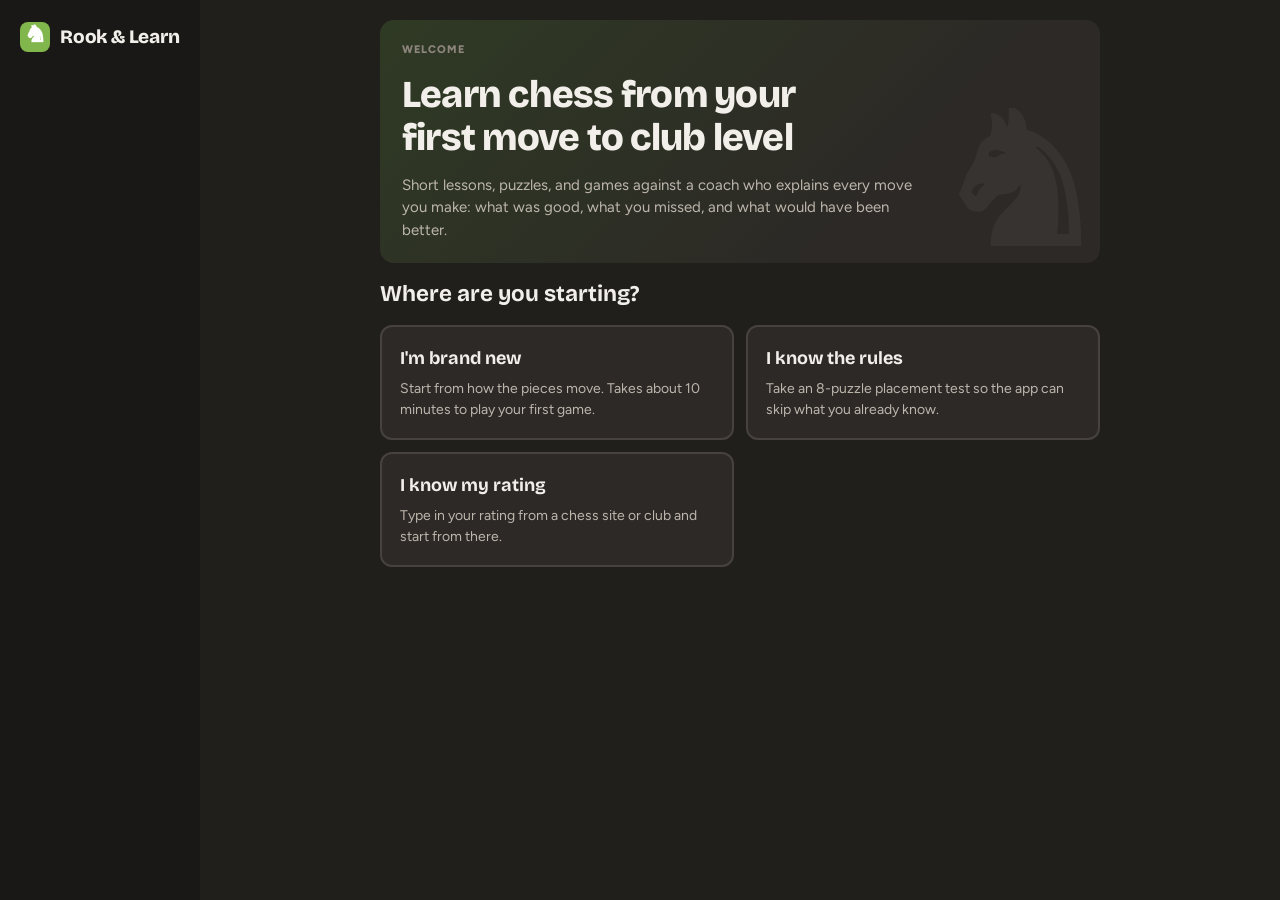
==== commit 948101d0: "Stop board jumping on phones, add game resume, polish onboarding - Phone board size now depends only" ====
--- a/index.html
+++ b/index.html
@@ -108,7 +108,7 @@
 .dragghost>span{grid-area:1/1}
 .dot{position:absolute;width:32%;height:32%;border-radius:50%;background:rgba(0,0,0,.16);z-index:3;pointer-events:none}
 .ring{position:absolute;inset:0;border-radius:50%;border:.95cqw solid rgba(0,0,0,.16);z-index:3;pointer-events:none}
-.star{position:absolute;width:58%;height:58%;z-index:1;pointer-events:none;animation:bob 1.6s ease-in-out infinite}
+.star{position:absolute;width:58%;height:58%;z-index:1;pointer-events:none}
 @keyframes bob{50%{transform:translateY(-6%)}}
 .arrows{position:absolute;inset:0;pointer-events:none;z-index:4}
 .badge-pin{position:absolute;top:-1.4cqw;right:-1.4cqw;width:4.6cqw;height:4.6cqw;border-radius:50%;display:grid;place-items:center;color:#fff;font-weight:900;font-size:2.4cqw;z-index:6;box-shadow:0 1px 3px rgba(0,0,0,.4);font-family:var(--f-body)}
@@ -262,7 +262,7 @@
   body.boardmode main{height:var(--apph,100dvh);padding-block:8px 0;display:flex;flex-direction:column;overflow:hidden}
   body.boardmode .topbar{display:none}
   body.boardmode #boardScreen{flex:1;min-height:0;display:flex;flex-direction:column;width:100%}
-  body.boardmode .play-grid{display:flex;flex-direction:column;justify-content:flex-start;flex:1;min-height:0;gap:8px;position:relative}
+  body.boardmode .play-grid{display:flex;flex-direction:column;justify-content:flex-start;align-items:stretch;flex:1;min-height:0;gap:8px;position:relative}
   body.boardmode .board-col{flex:none;height:var(--colh,auto);min-height:0;align-items:center;justify-content:flex-start;gap:4px}
   body.boardmode .board-col>*{width:var(--bsz,100%);flex:none}
   body.boardmode .strip{height:32px;min-height:0;gap:8px;overflow:hidden}
@@ -294,6 +294,23 @@
 .thinking{flex:none}
 @media (min-width:761px){
   .sheet{position:sticky;top:20px;max-height:calc(100vh - 40px);overflow-y:auto;overscroll-behavior:contain}
+}
+
+/* touch polish */
+html{overscroll-behavior:none}
+button,.nav,.toggle,.board{touch-action:manipulation;-webkit-user-select:none;user-select:none}
+.board{touch-action:none}
+@media (hover:none){.btn:hover,.nav:hover,.item:hover,.choice button:hover{filter:none;background:revert-layer}}
+body.onboarding .rail .nav,body.onboarding .rail .lvl,body.onboarding .tabbar,body.onboarding .topbar .lvlchip{display:none}
+@media (max-width:760px){
+  body.onboarding main{padding-bottom:24px}
+  .onboard{gap:14px}
+  .onboard .hero-card{padding:18px}
+  .onboard .hero-card h1{font-size:25px}
+  .choice{gap:10px}
+  .choice button{padding:14px 16px;gap:3px}
+  .choice button b{font-size:17px}
+  .goalrow .btn{padding:7px 11px}
 }
 
 </style>
@@ -1017,14 +1034,14 @@
 function show(r){
   if(!ROUTES.includes(r))r='home';
   if(!P.onboarded&&r!=='home'&&!ASS.active){r='home';}
-  route=r;
+  route=r;setSheet(false);
   document.querySelectorAll('.nav[data-r]').forEach(b=>b.setAttribute('aria-current',b.dataset.r===r?'page':'false'));
   $('#home').hidden=r!=='home';$('#boardScreen').hidden=r==='home';
   if(r==='home')renderHome();
   else if(r==='learn')openLearn();
   else if(r==='puzzles')openPuzzles();
   else if(r==='play')openPlay();
-  setSheet(false);fit();window.scrollTo(0,0);
+  document.body.classList.toggle('onboarding',!P.onboarded);fit();window.scrollTo(0,0);
 }
 function setPanel(html){$('#panel').innerHTML=html;}
 function setStrips(top,bottom){$('#stripTop').innerHTML=top||'';$('#stripBottom').innerHTML=bottom||'';}
@@ -1058,7 +1075,7 @@
 }
 function nextItem(){const st=currentStage();return {st,it:st.items.find(it=>!itemDone(it))||st.items[st.items.length-1]};}
 function renderHome(){
-  const h=$('#home');
+  const h=$('#home');document.body.classList.toggle('onboarding',!P.onboarded);
   if(!P.onboarded){h.innerHTML=onboardHTML();wireOnboard();return;}
   const tgt=TARGETS.find(t=>t.r===P.target)||TARGETS[2];
   const pct=Math.max(2,Math.min(100,(P.rating-P.start)/Math.max(1,P.target-P.start)*100));
@@ -1070,11 +1087,12 @@
       <p class="eyebrow">Your level</p>
       <h1>${reached?'Goal reached!':`${P.rating} on the way to ${P.target}`}</h1>
       <div class="levelmeter"><div class="bar"><i style="width:${pct}%"></i></div><div class="ends"><span>Start ${P.start}</span><span>Now ${P.rating}</span><span>Goal ${P.target} · ${esc(tgt.t)}</span></div></div>
-      <div class="goalrow"><span class="g">Goal: <b>${P.target}</b> · ${esc(tgt.t)}</span><button class="btn sm" id="chgGoal">Change goal</button><button class="btn sm ghost" id="chgLevel">Set my level</button></div>
+      <div class="goalrow"><span class="g">Goal: <b>${P.target}</b> · ${esc(tgt.t)}</span><button class="btn sm" id="chgGoal">Change goal</button><button class="btn sm" id="chgLevel">Set my level</button></div>
       <div class="targets" id="goalPick" hidden>${TARGETS.map(t=>`<button class="target" data-t="${t.r}" aria-pressed="${t.r===P.target}"><b>${t.r}</b><span>${esc(t.t)}</span></button>`).join('')}</div>
       <div id="levelPick" hidden>${levelInputHTML()}</div>
       <p class="small desk-only" style="color:var(--ink-2)">Your level is an estimate that moves with every puzzle, lesson, and game. It is this app's own scale, not an official rating.</p>
     </section>
+    ${P.game&&P.game.moves&&P.game.moves.length?`<section class="nextup"><div class="ico">${glyph(BOTS[P.game.bot].icon)}</div><div class="txt"><span class="eyebrow">Unfinished game</span><b>vs ${esc(BOTS[P.game.bot].name)}</b><span class="small">${Math.ceil(P.game.moves.length/2)} moves played</span></div><button class="btn go" id="resumeGame">Resume</button></section>`:''}
     <section class="nextup"><div class="ico">${glyph(it.k==='game'?BOTS[it.bot].icon:st.icon)}</div><div class="txt"><span class="eyebrow">Up next · ${esc(st.title)}</span><b>${esc(itemLabel(it))}</b><span class="small">${esc(itemKind(it))}</span></div><button class="btn go big" id="goNext">Start</button></section>
     ${STAGES.map((s,i)=>{const pr=stageProgress(s);const isCur=s===st;const tested=P.placed&&s.max<=P.placed&&pr.done<pr.total;const done=pr.done===pr.total;
       return `<section class="stage ${done?'done':''} ${isCur?'current':''}"><button class="stage-head" data-stage="${i}" aria-expanded="${isCur}"><span class="num">${done?'✓':i+1}</span><span class="t"><b>${esc(s.title)}</b><span>Level ${s.min}–${s.max}${tested?' · placed above this stage':''}${P.target>s.min&&P.target<=s.max?' · your goal':''}</span></span><span class="pct">${pr.done}/${pr.total}</span></button>
@@ -1087,6 +1105,7 @@
     <section class="card"><h3>Placement</h3><p class="small">Not sure your level is right? Retake the placement test any time.</p><div class="row"><button class="btn sm" id="retest">Retake placement test</button><button class="btn sm ghost" id="resetAll">Reset all progress</button></div><div id="resetConfirm"></div></section>
    </div></div>`;
   $('#goNext').onclick=()=>openItem(it);
+  const rs=$('#resumeGame');if(rs)rs.onclick=()=>go('play');
   $('#chgGoal').onclick=()=>{const g=$('#goalPick');g.hidden=!g.hidden;$('#levelPick').hidden=true;};
   $('#chgLevel').onclick=()=>{const g=$('#levelPick');g.hidden=!g.hidden;$('#goalPick').hidden=true;};
   wireLevelInput(()=>renderHome());
@@ -1109,7 +1128,7 @@
    <div class="row"><button class="btn go big" id="obDone">Build my path</button></div></div>`;
 }
 function wireOnboard(){
-  if(onboardStep===0){$('#obNew').onclick=()=>{P.rating=200;P.start=200;P.placed=null;onboardStep=1;save();renderHome();};$('#obTest').onclick=()=>startAssessment();$('#obKnow').onclick=()=>{$('#levelPick').hidden=false;$('#lvlIn').focus();};wireLevelInput(()=>{onboardStep=1;renderHome();});}
+  if(onboardStep===0){$('#obNew').onclick=()=>{P.rating=200;P.start=200;P.placed=null;onboardStep=1;save();renderHome();};$('#obTest').onclick=()=>startAssessment();$('#obKnow').onclick=()=>{$('#levelPick').hidden=false;$('#levelPick').scrollIntoView({behavior:'smooth',block:'center'});$('#lvlIn').focus({preventScroll:true});};wireLevelInput(()=>{onboardStep=1;renderHome();});}
   else{document.querySelectorAll('.target').forEach(b=>b.onclick=()=>{P.target=+b.dataset.t;document.querySelectorAll('.target').forEach(x=>x.setAttribute('aria-pressed',x===b));});
     $('#obDone').onclick=()=>{if(P.target<=P.rating)P.target=(TARGETS.find(t=>t.r>P.rating)||TARGETS[TARGETS.length-1]).r;P.onboarded=true;save();updateLevelChips();renderHome();};}
 }
@@ -1382,7 +1401,20 @@
 
 // ---------- PLAY vs coach ----------
 const PL={pending:null,phase:'setup',bot:null,color:'w',states:[],moves:[],sans:[],an:[],gen:0,thinking:false,over:null,view:null,hint:0,hintMove:null,item:null,lastMsg:null,nocoach:false};
+function saveGame(){
+  if(PL.phase==='playing'&&!PL.over&&PL.states.length)P.game={bot:PL.bot,color:PL.color,moves:PL.moves.map(uci),an:PL.an,item:PL.item,nocoach:PL.nocoach};
+  else delete P.game;
+  save();
+}
+function restoreGame(g){
+  PL.gen++;Object.assign(PL,{phase:'playing',bot:g.bot,color:g.color,item:g.item||null,nocoach:!!g.nocoach,states:[parseFEN(START_FEN)],moves:[],sans:[],an:[],thinking:false,over:null,view:null,hint:0,hintMove:null});
+  PL.keys=[posKey(PL.states[0])];
+  for(const u of g.moves){const s=curState(),m=moveFromUci(s,u);if(!m)break;PL.sans.push(san(s,m));PL.moves.push(m);const ns=makeMove(s,m);PL.states.push(ns);PL.keys.push(posKey(ns));}
+  PL.an=(g.an||[]).slice(0,PL.moves.length);while(PL.an.length<PL.moves.length)PL.an.push(null);
+  PL.lastMsg={kind:'info',html:`<p class="tldr">Welcome back. Your game against ${esc(BOTS[PL.bot].name)} continues where you left off.</p>`};
+}
 function openPlay(){
+  if(!PL.pending&&PL.phase==='setup'&&!PL.moves.length&&P.game&&P.game.moves){restoreGame(P.game);setupPlayBoard();const a=PL.an.filter(Boolean).slice(-1)[0];if(a)setEval(a.whiteScore);else resetEval();renderPlay();if(curState().turn!==PL.color)aiTurn();return;}
   if(PL.pending){const it=PL.pending;PL.pending=null;PL.item=it;PL.bot=it.bot;PL.nocoach=!!it.nocoach;PL.phase='setup';}
   if(PL.bot==null){const best=BOTS.reduce((a,b,i)=>Math.abs(b.rating-P.rating)<Math.abs(BOTS[a].rating-P.rating)?i:a,0);PL.bot=best;}
   if(PL.phase==='setup'){renderPlaySetup();return;}
@@ -1406,9 +1438,10 @@
   document.querySelectorAll('[data-b]').forEach(b=>b.onclick=()=>{PL.bot=+b.dataset.b;renderPlaySetup();});
   document.querySelectorAll('[data-c]').forEach(b=>b.onclick=()=>{PL.color=b.dataset.c==='r'?(Math.random()<.5?'w':'b'):b.dataset.c;renderPlaySetup();});
   $('#tgCoachSetup').onchange=e=>{if(PL.nocoach){PL.nocoach=false;}P.coach=e.target.checked;save();};
-  $('#startGame').onclick=startGame;setHandle('Settings');
+  $('#startGame').onclick=startGame;setHandle('Choose opponent');if(isPhone()&&!sheetOpen)setSheet(true);
 }
 function startGame(){
+  setSheet(false);
   PL.gen++;Object.assign(PL,{phase:'playing',states:[parseFEN(START_FEN)],moves:[],sans:[],an:[],thinking:false,over:null,view:null,hint:0,hintMove:null,lastMsg:null,keys:[]});
   PL.keys=[posKey(PL.states[0])];
   setupPlayBoard();
@@ -1472,7 +1505,7 @@
     <div class="row">${over?`<button class="btn go" id="newGame">New game</button><button class="btn" id="rematch">Rematch</button>`:`<button class="btn go" id="hintBtn" ${PL.thinking||curState().turn!==PL.color?'disabled':''}>${PL.hint===1?'Show the move':'Hint'}</button><button class="btn" id="takeBack" ${PL.moves.length?'':'disabled'}>Take back</button><button class="btn ghost" id="flip">Flip</button><button class="btn ghost" id="resign">Resign</button>`}</div>
     <div id="resignConfirm"></div>
    </div>`);
-  setHandle(over?'Review & moves':'Full explanation & moves');
+  setHandle(over?'Review & moves':'Full explanation & moves');saveGame();
   const ml=$('#moveList');if(ml)ml.scrollTop=ml.scrollHeight;
   document.querySelectorAll('[data-ply]').forEach(b=>b.onclick=()=>viewPly(+b.dataset.ply));
   const on=(id,f)=>{const e=$(id);if(e)e.onclick=f;};
